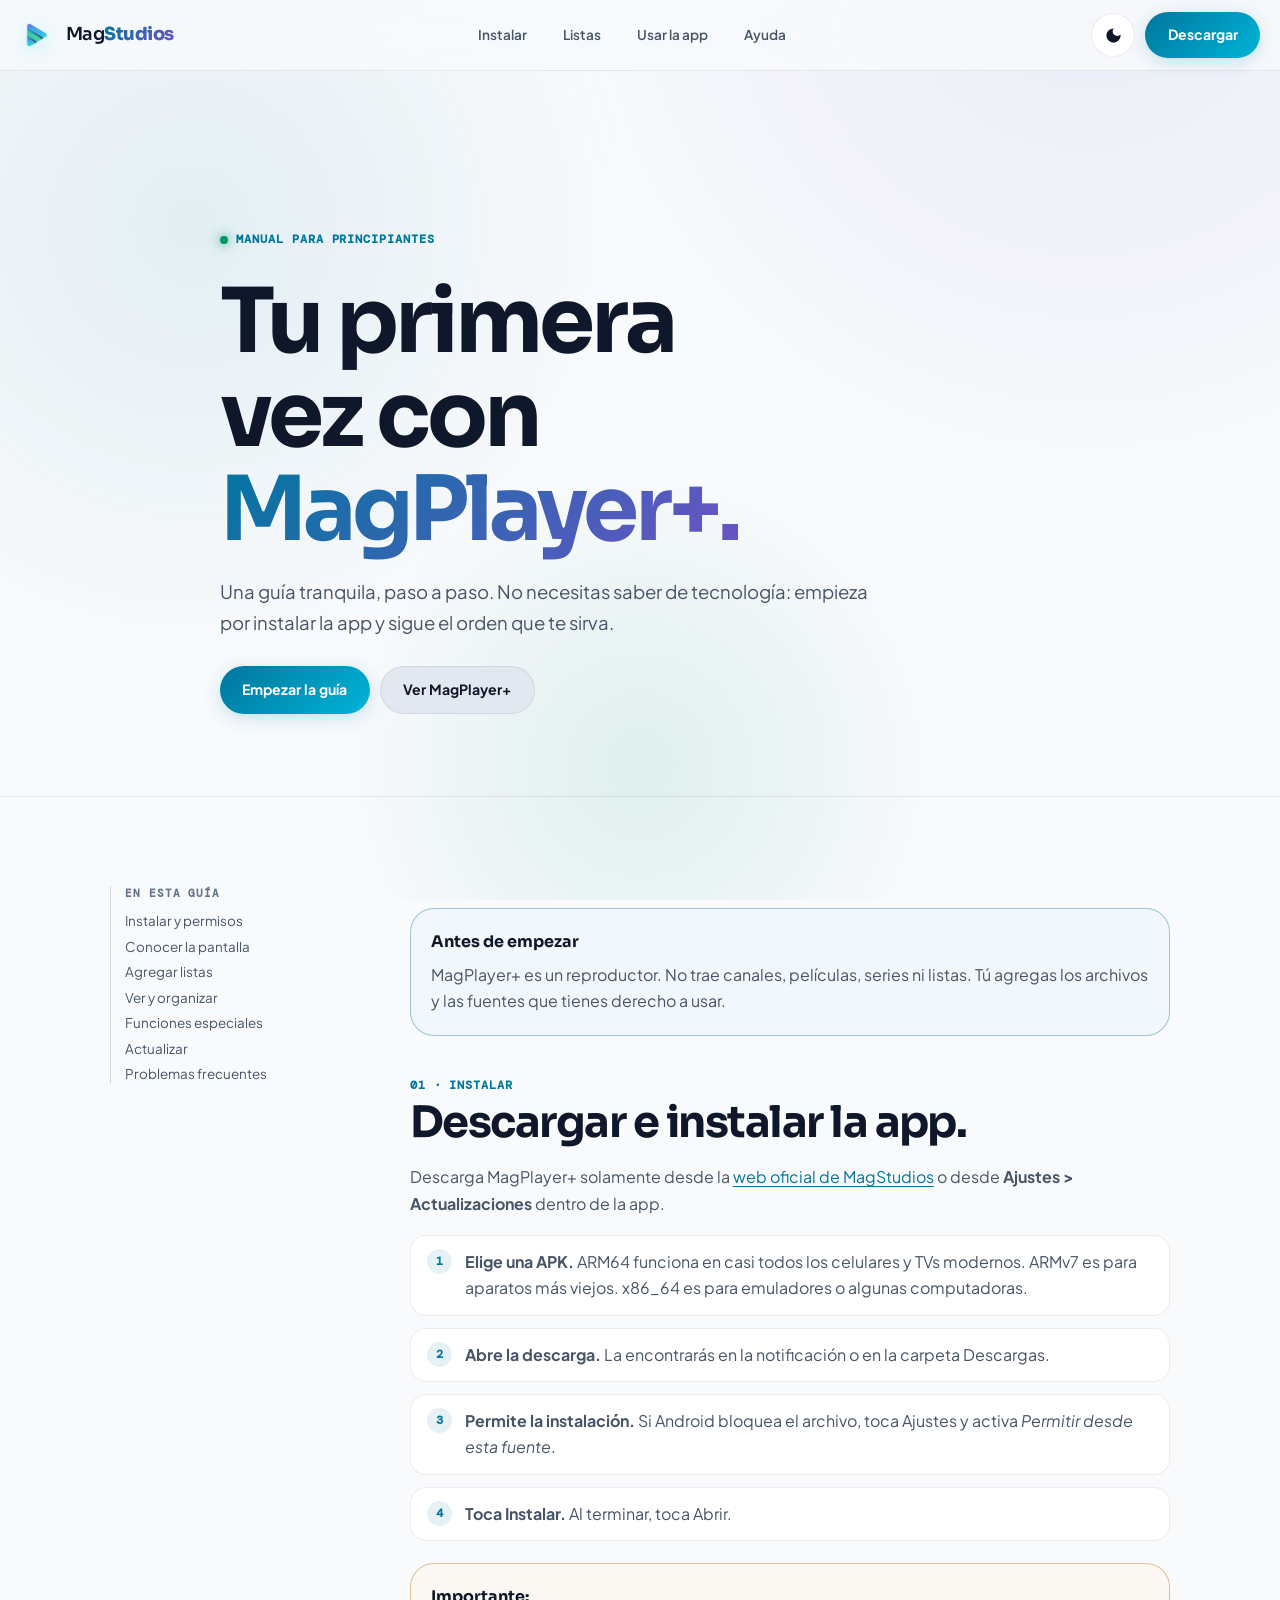
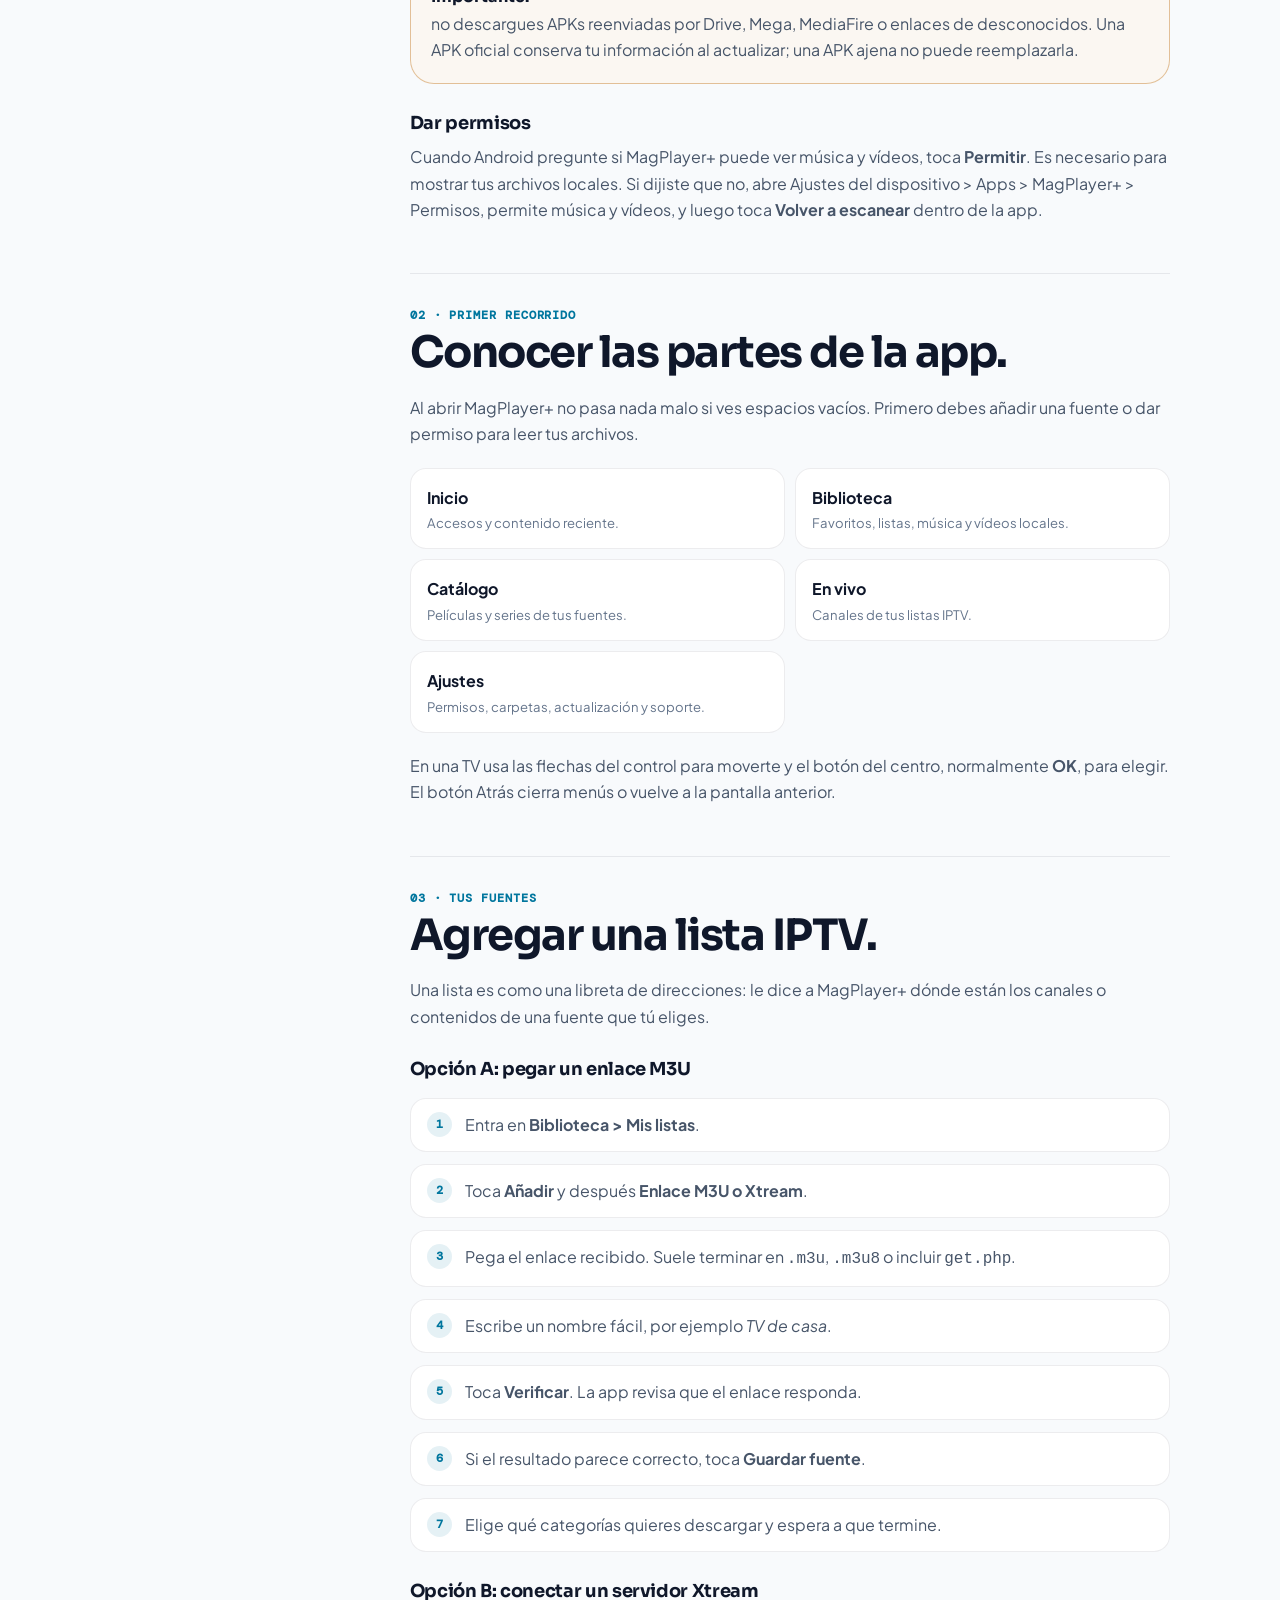
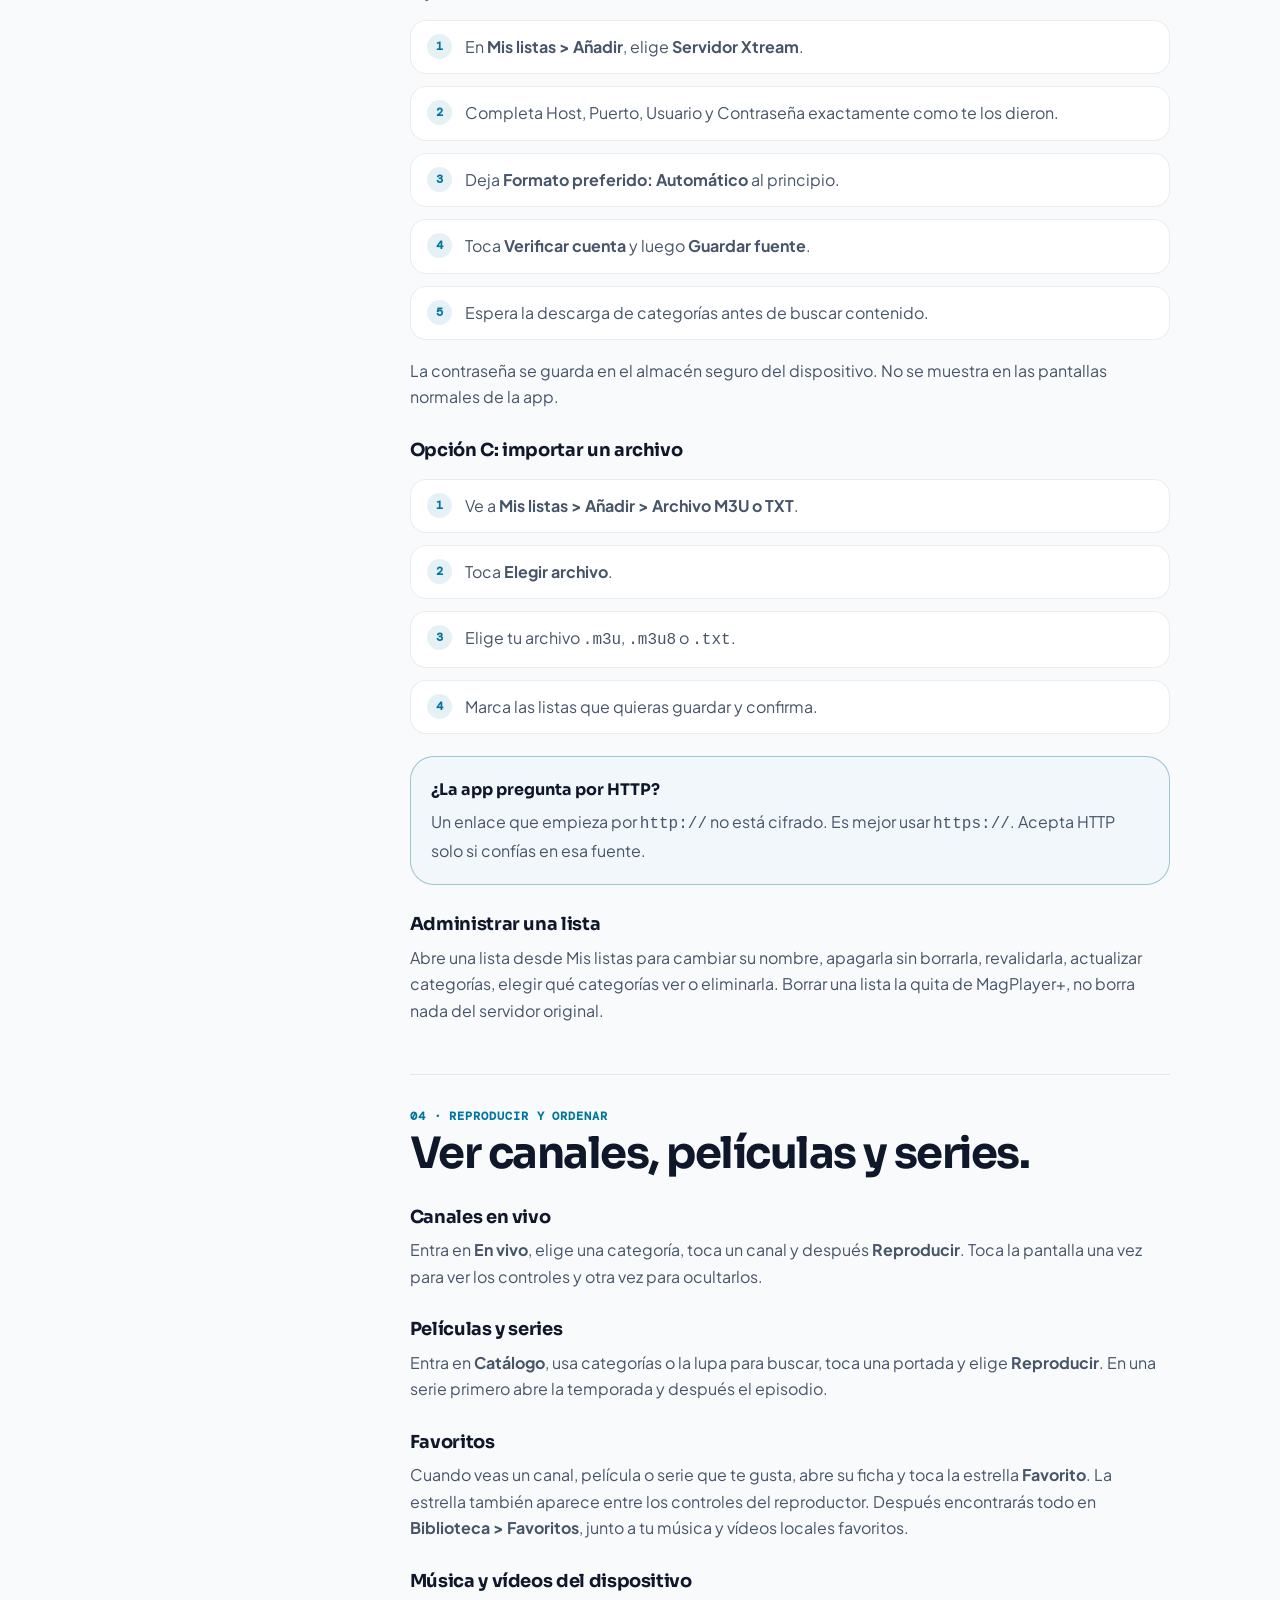
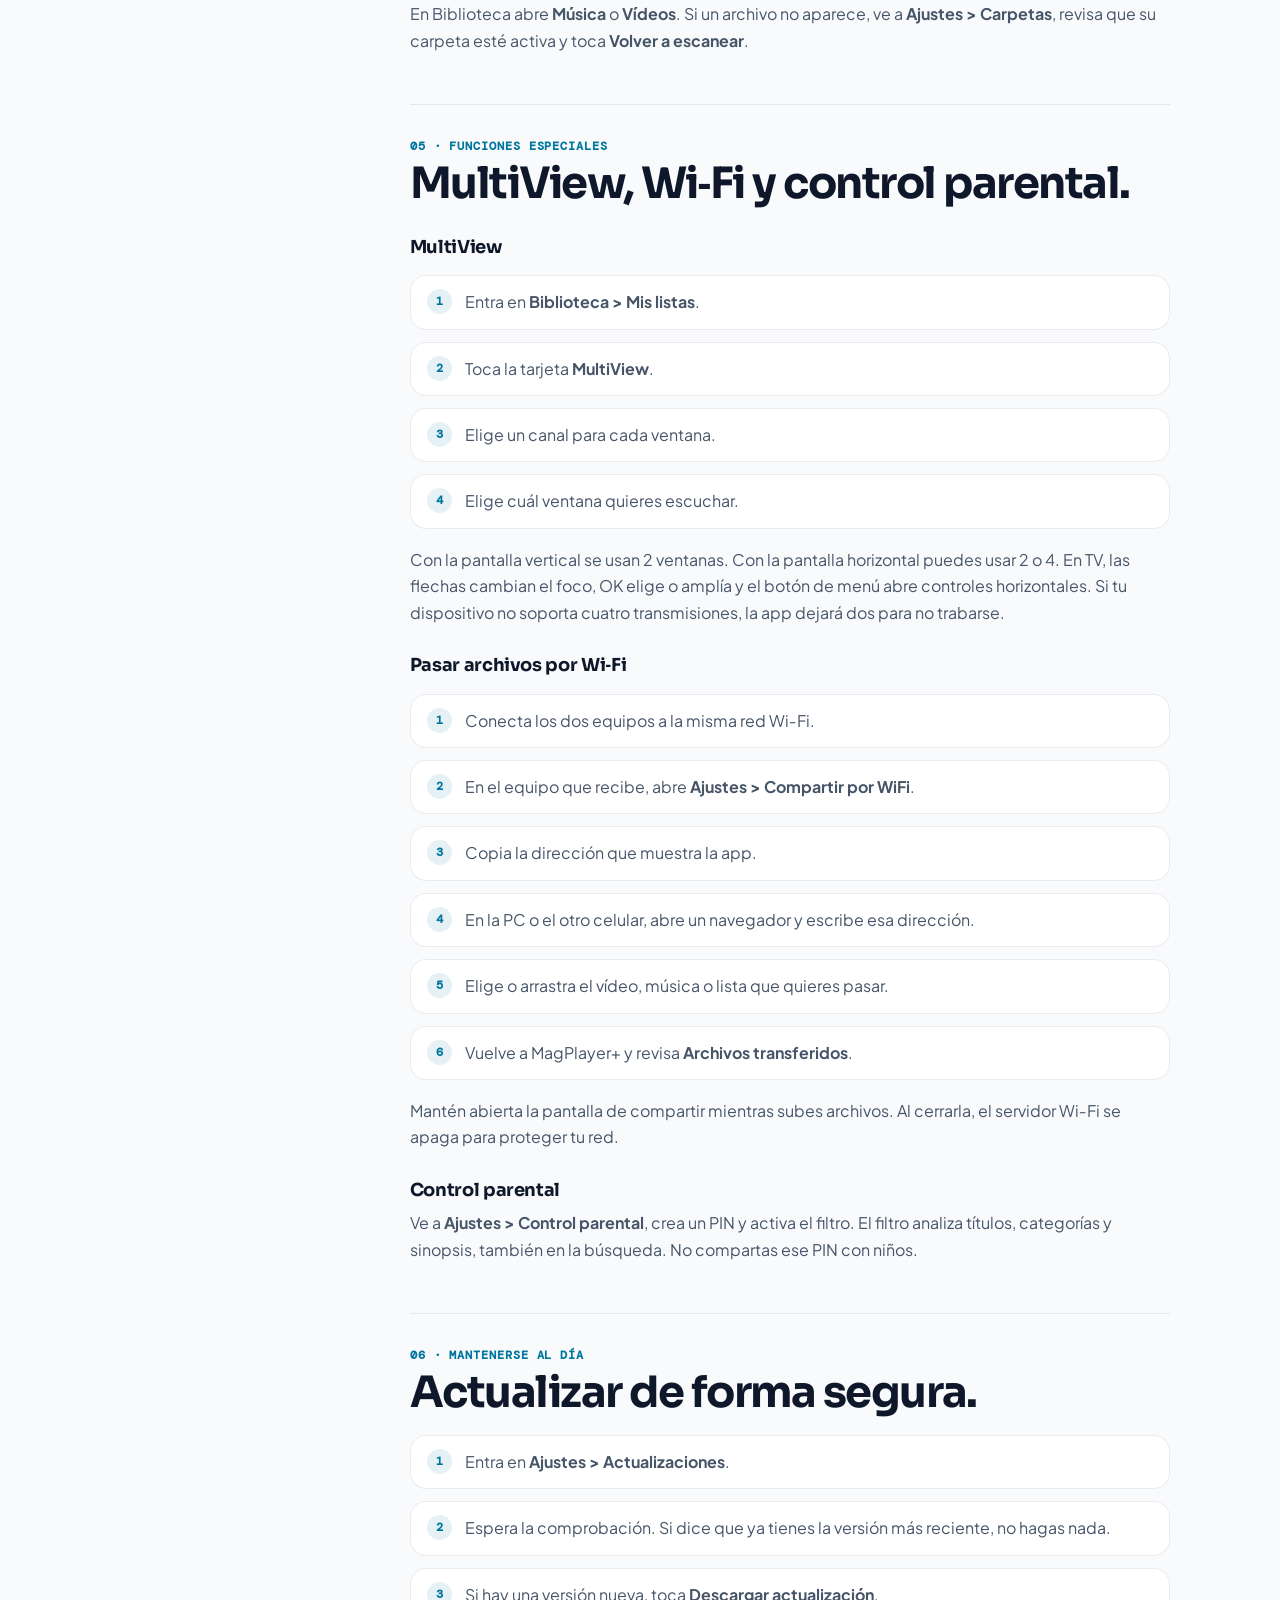
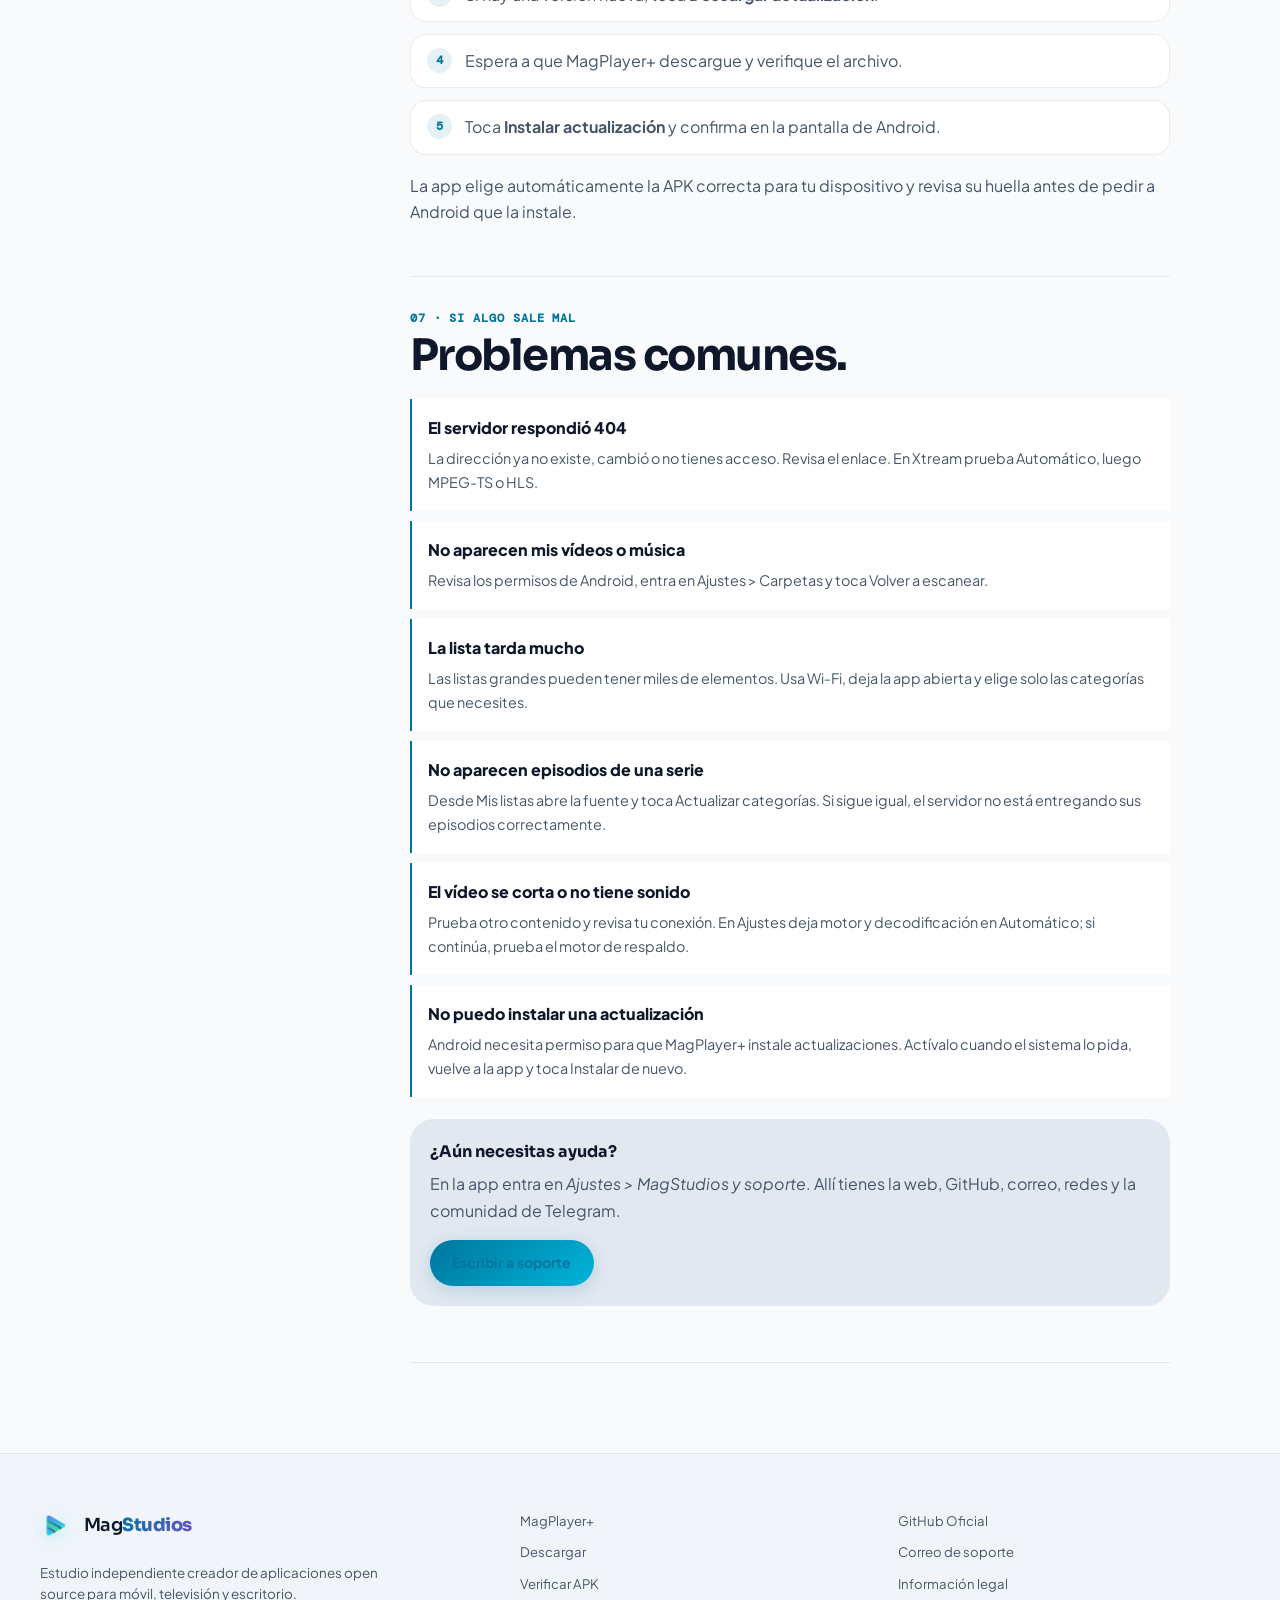
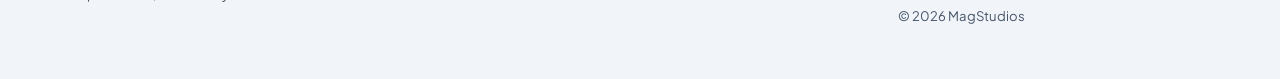
==== guia.html @ eab5d79f "docs: add MagPlayer user guide" ====
<!doctype html>
<html lang="es">
<head>
  <meta charset="utf-8" />
  <meta name="viewport" content="width=device-width, initial-scale=1" />
  <title>Guía fácil de MagPlayer+ · MagStudios</title>
  <meta name="description" content="Guía paso a paso de MagPlayer+ para instalar la app, dar permisos, añadir listas M3U o Xtream, usar favoritos, MultiView y actualizaciones." />
  <meta id="theme-color-meta" name="theme-color" content="#0a0e12" />
  <link rel="icon" type="image/png" href="assets/logo-square.png" />
  <script>
    (function () {
      try {
        var t = localStorage.getItem('magplayer-theme');
        if (!t) t = window.matchMedia('(prefers-color-scheme: light)').matches ? 'light' : 'dark';
        document.documentElement.dataset.theme = t;
      } catch (_) { document.documentElement.dataset.theme = 'dark'; }
    })();
  </script>
  <link rel="preconnect" href="https://fonts.googleapis.com" />
  <link rel="preconnect" href="https://fonts.gstatic.com" crossorigin />
  <link href="https://fonts.googleapis.com/css2?family=DM+Mono:wght@400;500&family=Plus+Jakarta+Sans:wght@400;500;600;700;800&family=Sora:wght@600;700;800&display=swap" rel="stylesheet" />
  <link rel="stylesheet" href="css/styles.css" />
</head>
<body>
  <a class="skip-link" href="#main-content">Saltar a la guía</a>
  <div class="ambient" aria-hidden="true"></div>
  <header class="topbar">
    <div class="topbar-inner">
      <a class="studio-brand" href="index.html" aria-label="Volver a MagStudios">
        <img class="studio-logo" src="assets/logo.png" alt="" width="559" height="447" />
        <span>Mag<strong>Studios</strong></span>
      </a>
      <nav class="nav-links" aria-label="Secciones de la guía">
        <a href="#instalar">Instalar</a><a href="#listas">Listas</a><a href="#usar">Usar la app</a><a href="#ayuda">Ayuda</a>
      </nav>
      <div class="nav-actions">
        <details class="mobile-menu">
          <summary aria-label="Abrir menú de navegación"><svg viewBox="0 0 24 24" aria-hidden="true"><path d="M4 7h16M4 12h16M4 17h16" /></svg></summary>
          <nav aria-label="Navegación móvil"><a href="#instalar">Instalar</a><a href="#listas">Listas</a><a href="#usar">Usar la app</a><a href="#ayuda">Ayuda</a><a href="magplayer.html">MagPlayer+</a></nav>
        </details>
        <button id="theme-toggle" class="theme-toggle" type="button" aria-label="Cambiar tema">
          <svg class="theme-icon theme-icon-dark" viewBox="0 0 24 24" aria-hidden="true"><path d="M12 3a9 9 0 1 0 9 9c0-.46-.04-.92-.1-1.36A5.5 5.5 0 0 1 12.36 3.1 9.2 9.2 0 0 0 12 3Z"/></svg>
          <svg class="theme-icon theme-icon-light" viewBox="0 0 24 24" aria-hidden="true"><path d="M12 7a5 5 0 1 0 0 10 5 5 0 0-10Zm0-5 1.8 2.6L17 3.5l-.3 3.2 3.2-.3-1.1 3 2.6 1.8-2.6 1.8 1.1 3-3.2-.3.3 3.2-3.2-1.1L12 22l-1.8-2.6-3.2 1.1.3-3.2-3.2.3 1.1-3L2.6 12l2.6-1.8-1.1-3 3.2.3L7 4.3l3.2 1.1L12 2Z"/></svg>
        </button>
        <a class="button button-primary top-download" href="index.html#descargar">Descargar</a>
      </div>
    </div>
  </header>

  <main id="main-content">
    <section class="guide-hero">
      <div class="page-shell">
        <p class="eyebrow"><span class="pulse"></span> Manual para principiantes</p>
        <h1>Tu primera vez con<br /><em>MagPlayer+.</em></h1>
        <p>Una guía tranquila, paso a paso. No necesitas saber de tecnología: empieza por instalar la app y sigue el orden que te sirva.</p>
        <div class="guide-hero-actions"><a class="button button-primary" href="#instalar">Empezar la guía</a><a class="button button-quiet" href="magplayer.html">Ver MagPlayer+</a></div>
      </div>
    </section>

    <section class="guide-page page-shell">
      <aside class="guide-toc" aria-label="Índice de la guía">
        <p>En esta guía</p>
        <a href="#instalar">Instalar y permisos</a>
        <a href="#empezar">Conocer la pantalla</a>
        <a href="#listas">Agregar listas</a>
        <a href="#usar">Ver y organizar</a>
        <a href="#herramientas">Funciones especiales</a>
        <a href="#actualizar">Actualizar</a>
        <a href="#ayuda">Problemas frecuentes</a>
      </aside>

      <article class="guide-article">
        <div class="guide-note">
          <strong>Antes de empezar</strong>
          <p>MagPlayer+ es un reproductor. No trae canales, películas, series ni listas. Tú agregas los archivos y las fuentes que tienes derecho a usar.</p>
        </div>

        <section id="instalar">
          <p class="guide-number">01 · INSTALAR</p>
          <h2>Descargar e instalar la app.</h2>
          <p>Descarga MagPlayer+ solamente desde la <a href="index.html#descargar">web oficial de MagStudios</a> o desde <strong>Ajustes &gt; Actualizaciones</strong> dentro de la app.</p>
          <ol class="guide-steps">
            <li><strong>Elige una APK.</strong> ARM64 funciona en casi todos los celulares y TVs modernos. ARMv7 es para aparatos más viejos. x86_64 es para emuladores o algunas computadoras.</li>
            <li><strong>Abre la descarga.</strong> La encontrarás en la notificación o en la carpeta Descargas.</li>
            <li><strong>Permite la instalación.</strong> Si Android bloquea el archivo, toca Ajustes y activa <em>Permitir desde esta fuente</em>.</li>
            <li><strong>Toca Instalar.</strong> Al terminar, toca Abrir.</li>
          </ol>
          <div class="guide-warning"><strong>Importante:</strong> no descargues APKs reenviadas por Drive, Mega, MediaFire o enlaces de desconocidos. Una APK oficial conserva tu información al actualizar; una APK ajena no puede reemplazarla.</div>
          <h3>Dar permisos</h3>
          <p>Cuando Android pregunte si MagPlayer+ puede ver música y vídeos, toca <strong>Permitir</strong>. Es necesario para mostrar tus archivos locales. Si dijiste que no, abre Ajustes del dispositivo &gt; Apps &gt; MagPlayer+ &gt; Permisos, permite música y vídeos, y luego toca <strong>Volver a escanear</strong> dentro de la app.</p>
        </section>

        <section id="empezar">
          <p class="guide-number">02 · PRIMER RECORRIDO</p>
          <h2>Conocer las partes de la app.</h2>
          <p>Al abrir MagPlayer+ no pasa nada malo si ves espacios vacíos. Primero debes añadir una fuente o dar permiso para leer tus archivos.</p>
          <div class="guide-cards">
            <div><strong>Inicio</strong><span>Accesos y contenido reciente.</span></div>
            <div><strong>Biblioteca</strong><span>Favoritos, listas, música y vídeos locales.</span></div>
            <div><strong>Catálogo</strong><span>Películas y series de tus fuentes.</span></div>
            <div><strong>En vivo</strong><span>Canales de tus listas IPTV.</span></div>
            <div><strong>Ajustes</strong><span>Permisos, carpetas, actualización y soporte.</span></div>
          </div>
          <p>En una TV usa las flechas del control para moverte y el botón del centro, normalmente <strong>OK</strong>, para elegir. El botón Atrás cierra menús o vuelve a la pantalla anterior.</p>
        </section>

        <section id="listas">
          <p class="guide-number">03 · TUS FUENTES</p>
          <h2>Agregar una lista IPTV.</h2>
          <p>Una lista es como una libreta de direcciones: le dice a MagPlayer+ dónde están los canales o contenidos de una fuente que tú eliges.</p>
          <h3>Opción A: pegar un enlace M3U</h3>
          <ol class="guide-steps">
            <li>Entra en <strong>Biblioteca &gt; Mis listas</strong>.</li>
            <li>Toca <strong>Añadir</strong> y después <strong>Enlace M3U o Xtream</strong>.</li>
            <li>Pega el enlace recibido. Suele terminar en <code>.m3u</code>, <code>.m3u8</code> o incluir <code>get.php</code>.</li>
            <li>Escribe un nombre fácil, por ejemplo <em>TV de casa</em>.</li>
            <li>Toca <strong>Verificar</strong>. La app revisa que el enlace responda.</li>
            <li>Si el resultado parece correcto, toca <strong>Guardar fuente</strong>.</li>
            <li>Elige qué categorías quieres descargar y espera a que termine.</li>
          </ol>
          <h3>Opción B: conectar un servidor Xtream</h3>
          <ol class="guide-steps">
            <li>En <strong>Mis listas &gt; Añadir</strong>, elige <strong>Servidor Xtream</strong>.</li>
            <li>Completa Host, Puerto, Usuario y Contraseña exactamente como te los dieron.</li>
            <li>Deja <strong>Formato preferido: Automático</strong> al principio.</li>
            <li>Toca <strong>Verificar cuenta</strong> y luego <strong>Guardar fuente</strong>.</li>
            <li>Espera la descarga de categorías antes de buscar contenido.</li>
          </ol>
          <p>La contraseña se guarda en el almacén seguro del dispositivo. No se muestra en las pantallas normales de la app.</p>
          <h3>Opción C: importar un archivo</h3>
          <ol class="guide-steps">
            <li>Ve a <strong>Mis listas &gt; Añadir &gt; Archivo M3U o TXT</strong>.</li>
            <li>Toca <strong>Elegir archivo</strong>.</li>
            <li>Elige tu archivo <code>.m3u</code>, <code>.m3u8</code> o <code>.txt</code>.</li>
            <li>Marca las listas que quieras guardar y confirma.</li>
          </ol>
          <div class="guide-note"><strong>¿La app pregunta por HTTP?</strong><p>Un enlace que empieza por <code>http://</code> no está cifrado. Es mejor usar <code>https://</code>. Acepta HTTP solo si confías en esa fuente.</p></div>
          <h3>Administrar una lista</h3>
          <p>Abre una lista desde Mis listas para cambiar su nombre, apagarla sin borrarla, revalidarla, actualizar categorías, elegir qué categorías ver o eliminarla. Borrar una lista la quita de MagPlayer+, no borra nada del servidor original.</p>
        </section>

        <section id="usar">
          <p class="guide-number">04 · REPRODUCIR Y ORDENAR</p>
          <h2>Ver canales, películas y series.</h2>
          <h3>Canales en vivo</h3>
          <p>Entra en <strong>En vivo</strong>, elige una categoría, toca un canal y después <strong>Reproducir</strong>. Toca la pantalla una vez para ver los controles y otra vez para ocultarlos.</p>
          <h3>Películas y series</h3>
          <p>Entra en <strong>Catálogo</strong>, usa categorías o la lupa para buscar, toca una portada y elige <strong>Reproducir</strong>. En una serie primero abre la temporada y después el episodio.</p>
          <h3>Favoritos</h3>
          <p>Cuando veas un canal, película o serie que te gusta, abre su ficha y toca la estrella <strong>Favorito</strong>. La estrella también aparece entre los controles del reproductor. Después encontrarás todo en <strong>Biblioteca &gt; Favoritos</strong>, junto a tu música y vídeos locales favoritos.</p>
          <h3>Música y vídeos del dispositivo</h3>
          <p>En Biblioteca abre <strong>Música</strong> o <strong>Vídeos</strong>. Si un archivo no aparece, ve a <strong>Ajustes &gt; Carpetas</strong>, revisa que su carpeta esté activa y toca <strong>Volver a escanear</strong>.</p>
        </section>

        <section id="herramientas">
          <p class="guide-number">05 · FUNCIONES ESPECIALES</p>
          <h2>MultiView, Wi‑Fi y control parental.</h2>
          <h3>MultiView</h3>
          <ol class="guide-steps">
            <li>Entra en <strong>Biblioteca &gt; Mis listas</strong>.</li>
            <li>Toca la tarjeta <strong>MultiView</strong>.</li>
            <li>Elige un canal para cada ventana.</li>
            <li>Elige cuál ventana quieres escuchar.</li>
          </ol>
          <p>Con la pantalla vertical se usan 2 ventanas. Con la pantalla horizontal puedes usar 2 o 4. En TV, las flechas cambian el foco, OK elige o amplía y el botón de menú abre controles horizontales. Si tu dispositivo no soporta cuatro transmisiones, la app dejará dos para no trabarse.</p>
          <h3>Pasar archivos por Wi‑Fi</h3>
          <ol class="guide-steps">
            <li>Conecta los dos equipos a la misma red Wi‑Fi.</li>
            <li>En el equipo que recibe, abre <strong>Ajustes &gt; Compartir por WiFi</strong>.</li>
            <li>Copia la dirección que muestra la app.</li>
            <li>En la PC o el otro celular, abre un navegador y escribe esa dirección.</li>
            <li>Elige o arrastra el vídeo, música o lista que quieres pasar.</li>
            <li>Vuelve a MagPlayer+ y revisa <strong>Archivos transferidos</strong>.</li>
          </ol>
          <p>Mantén abierta la pantalla de compartir mientras subes archivos. Al cerrarla, el servidor Wi‑Fi se apaga para proteger tu red.</p>
          <h3>Control parental</h3>
          <p>Ve a <strong>Ajustes &gt; Control parental</strong>, crea un PIN y activa el filtro. El filtro analiza títulos, categorías y sinopsis, también en la búsqueda. No compartas ese PIN con niños.</p>
        </section>

        <section id="actualizar">
          <p class="guide-number">06 · MANTENERSE AL DÍA</p>
          <h2>Actualizar de forma segura.</h2>
          <ol class="guide-steps">
            <li>Entra en <strong>Ajustes &gt; Actualizaciones</strong>.</li>
            <li>Espera la comprobación. Si dice que ya tienes la versión más reciente, no hagas nada.</li>
            <li>Si hay una versión nueva, toca <strong>Descargar actualización</strong>.</li>
            <li>Espera a que MagPlayer+ descargue y verifique el archivo.</li>
            <li>Toca <strong>Instalar actualización</strong> y confirma en la pantalla de Android.</li>
          </ol>
          <p>La app elige automáticamente la APK correcta para tu dispositivo y revisa su huella antes de pedir a Android que la instale.</p>
        </section>

        <section id="ayuda">
          <p class="guide-number">07 · SI ALGO SALE MAL</p>
          <h2>Problemas comunes.</h2>
          <dl class="guide-faq">
            <div><dt>El servidor respondió 404</dt><dd>La dirección ya no existe, cambió o no tienes acceso. Revisa el enlace. En Xtream prueba Automático, luego MPEG-TS o HLS.</dd></div>
            <div><dt>No aparecen mis vídeos o música</dt><dd>Revisa los permisos de Android, entra en Ajustes &gt; Carpetas y toca Volver a escanear.</dd></div>
            <div><dt>La lista tarda mucho</dt><dd>Las listas grandes pueden tener miles de elementos. Usa Wi‑Fi, deja la app abierta y elige solo las categorías que necesites.</dd></div>
            <div><dt>No aparecen episodios de una serie</dt><dd>Desde Mis listas abre la fuente y toca Actualizar categorías. Si sigue igual, el servidor no está entregando sus episodios correctamente.</dd></div>
            <div><dt>El vídeo se corta o no tiene sonido</dt><dd>Prueba otro contenido y revisa tu conexión. En Ajustes deja motor y decodificación en Automático; si continúa, prueba el motor de respaldo.</dd></div>
            <div><dt>No puedo instalar una actualización</dt><dd>Android necesita permiso para que MagPlayer+ instale actualizaciones. Actívalo cuando el sistema lo pida, vuelve a la app y toca Instalar de nuevo.</dd></div>
          </dl>
          <div class="guide-contact"><strong>¿Aún necesitas ayuda?</strong><p>En la app entra en <em>Ajustes &gt; MagStudios y soporte</em>. Allí tienes la web, GitHub, correo, redes y la comunidad de Telegram.</p><a class="button button-primary" href="mailto:soportemagstudiosoficial@gmail.com">Escribir a soporte</a></div>
        </section>
      </article>
    </section>
  </main>

  <footer class="footer"><div class="page-shell footer-grid"><div><a class="studio-brand footer-brand" href="index.html"><img class="studio-logo" src="assets/logo.png" alt="" width="559" height="447" /><span>Mag<strong>Studios</strong></span></a><p>Estudio independiente creador de aplicaciones open source para móvil, televisión y escritorio.</p></div><nav aria-label="MagPlayer+"><a href="magplayer.html">MagPlayer+</a><a href="index.html#descargar">Descargar</a><a href="index.html#verificar">Verificar APK</a></nav><nav aria-label="Información y contacto"><a href="https://github.com/MagStudios-repo" target="_blank" rel="noopener">GitHub Oficial</a><a href="mailto:soportemagstudiosoficial@gmail.com">Correo de soporte</a><a href="legal.html">Información legal</a><span>© <span id="year"></span> MagStudios</span></nav></div></footer>
  <div id="toast" class="toast" role="status"></div>
  <script src="js/main.js"></script>
</body>
</html>
---- css/styles.css ----
@import url('https://fonts.googleapis.com/css2?family=DM+Mono:wght@400;500&family=Plus+Jakarta+Sans:wght@400;500;600;700;800&family=Sora:wght@600;700;800&display=swap');

:root {
  color-scheme: dark;
  /* ── Material 3 Expressive Tonal Hierarchy (Dark Mode) ── */
  --surface: #080c10;
  --surface-soft: #0e141b;
  --surface-card: #131b24;
  --surface-high: #1a2532;
  --surface-highest: #233142;

  --ink: #f0f6fc;
  --soft: #94a3b8;
  --muted: #64748b;
  --line: rgba(255, 255, 255, 0.08);
  --line-strong: rgba(255, 255, 255, 0.16);

  /* ── Expressive Dynamic Color Accents ── */
  --primary: #00d2ff;
  --primary-ink: #00212e;
  --primary-soft: rgba(0, 210, 255, 0.12);
  --primary-glow: rgba(0, 210, 255, 0.28);

  --violet: #a78bfa;
  --violet-soft: rgba(167, 139, 250, 0.14);
  --violet-glow: rgba(167, 139, 250, 0.25);

  --success: #10b981;
  --success-soft: rgba(16, 185, 129, 0.14);

  --danger: #f43f5e;
  --danger-soft: rgba(244, 63, 94, 0.14);

  --warning: #fbbf24;
  --warning-soft: rgba(251, 191, 36, 0.14);

  --shadow-sm: 0 4px 12px rgba(0, 0, 0, 0.2);
  --shadow: 0 20px 48px -12px rgba(0, 0, 0, 0.45);
  --shadow-glow: 0 0 32px var(--primary-glow);

  /* ── M3 Expressive Shapes (Increased) ── */
  --radius-xs: 6px;
  --radius-s: 10px;
  --radius-m: 16px;
  --radius-l: 24px;
  --radius-xl: 32px;
  --radius-xl-inc: 40px;
  --radius-full: 9999px;

  --shell: 1200px;

  /* ── M3 Spring Motion Physics ── */
  --ease-effects: cubic-bezier(0.2, 0, 0, 1);
  --ease-spatial: cubic-bezier(0.34, 1.45, 0.64, 1);
  --ease-spring: cubic-bezier(0.16, 1, 0.3, 1);
}

[data-theme="light"] {
  color-scheme: light;
  --surface: #f8fafc;
  --surface-soft: #f1f5f9;
  --surface-card: #ffffff;
  --surface-high: #e2e8f0;
  --surface-highest: #cbd5e1;

  --ink: #0f172a;
  --soft: #475569;
  --muted: #64748b;
  --line: rgba(15, 23, 42, 0.08);
  --line-strong: rgba(15, 23, 42, 0.16);

  --primary: #00769e;
  --primary-ink: #ffffff;
  --primary-soft: rgba(0, 118, 158, 0.1);
  --primary-glow: rgba(0, 118, 158, 0.2);

  --violet: #6d52c7;
  --violet-soft: rgba(109, 82, 199, 0.1);
  --violet-glow: rgba(109, 82, 199, 0.2);

  --success: #059669;
  --success-soft: rgba(5, 150, 105, 0.12);

  --danger: #e11d48;
  --danger-soft: rgba(225, 29, 72, 0.1);

  --warning: #d97706;
  --warning-soft: rgba(217, 119, 6, 0.12);

  --shadow-sm: 0 4px 12px rgba(15, 23, 42, 0.05);
  --shadow: 0 20px 48px -12px rgba(15, 23, 42, 0.1);
}

* { box-sizing: border-box; }
html { scroll-behavior: smooth; scroll-padding-top: 86px; }
body {
  margin: 0;
  min-width: 320px;
  overflow-x: clip;
  background: var(--surface);
  color: var(--ink);
  font-family: 'Plus Jakarta Sans', -apple-system, BlinkMacSystemFont, 'Segoe UI', Roboto, sans-serif;
  font-size: 16px;
  line-height: 1.65;
  -webkit-font-smoothing: antialiased;
  -moz-osx-font-smoothing: grayscale;
}

a { color: inherit; }
img {
  display: block;
  max-width: 100%;
  height: auto;
}
button, input { font: inherit; }
a, button, summary, label { touch-action: manipulation; -webkit-tap-highlight-color: transparent; }
h1, h2, h3 { text-wrap: balance; font-family: 'Sora', sans-serif; letter-spacing: -0.035em; line-height: 1.1; }
p { text-wrap: pretty; }
section[id], main[id] { scroll-margin-top: 92px; }

.page-shell { width: min(var(--shell), calc(100% - 40px)); margin-inline: auto; }
.skip-link { position: fixed; top: 12px; left: 12px; z-index: 200; padding: 10px 18px; border-radius: var(--radius-full); background: var(--primary); color: var(--primary-ink); font-weight: 800; text-decoration: none; transform: translateY(-160%); transition: transform 180ms var(--ease-effects); }
.skip-link:focus { transform: translateY(0); }

/* ── Ambient Mesh Glow ── */
.ambient {
  position: fixed;
  inset: 0;
  z-index: -1;
  pointer-events: none;
  background:
    radial-gradient(900px circle at 85% -5%, var(--violet-soft), transparent 60%),
    radial-gradient(800px circle at 15% 25%, var(--primary-soft), transparent 55%),
    radial-gradient(600px circle at 50% 85%, var(--success-soft), transparent 50%);
  opacity: 0.85;
}

/* ── Topbar (Floating M3 Glass Island) ── */
.topbar {
  position: sticky;
  top: 0;
  z-index: 50;
  border-bottom: 1px solid var(--line);
  background: color-mix(in srgb, var(--surface) 80%, transparent);
  -webkit-backdrop-filter: blur(24px) saturate(180%);
  backdrop-filter: blur(24px) saturate(180%);
  padding-inline: env(safe-area-inset-left) env(safe-area-inset-right);
  transition: background 240ms var(--ease-effects), border-color 240ms var(--ease-effects);
}

.topbar-inner {
  width: min(1240px, calc(100% - 36px));
  min-height: 70px;
  margin-inline: auto;
  display: flex;
  align-items: center;
  gap: 24px;
}

.studio-brand {
  display: inline-flex;
  align-items: center;
  gap: 12px;
  color: var(--ink);
  text-decoration: none;
  font-family: "Sora", sans-serif;
  font-weight: 600;
  font-size: 1.125rem;
  letter-spacing: -0.03em;
  white-space: nowrap;
}

.studio-brand strong {
  background: linear-gradient(135deg, var(--primary), var(--violet));
  -webkit-background-clip: text;
  -webkit-text-fill-color: transparent;
  font-weight: 800;
}

.studio-logo {
  width: 34px;
  height: 34px;
  object-fit: contain;
  flex-shrink: 0;
  filter: drop-shadow(0 4px 10px rgba(0, 210, 255, 0.25));
  transition: transform 220ms var(--ease-spatial);
}

.studio-brand:hover .studio-logo {
  transform: scale(1.1) rotate(4deg);
}

.nav-links {
  display: flex;
  align-items: center;
  gap: 6px;
  margin-inline: auto;
}

.nav-links a {
  padding: 8px 15px;
  border-radius: var(--radius-full);
  color: var(--soft);
  font-size: 0.85rem;
  font-weight: 600;
  text-decoration: none;
  transition: all 180ms var(--ease-effects);
}

.nav-links a:hover {
  color: var(--ink);
  background: var(--surface-high);
  transform: translateY(-1px);
}

.nav-actions {
  display: flex;
  align-items: center;
  gap: 10px;
}

.mobile-menu {
  position: relative;
  display: none;
}

.mobile-menu summary {
  width: 44px;
  height: 44px;
  display: grid;
  place-items: center;
  border: 1px solid var(--line);
  border-radius: var(--radius-full);
  background: var(--surface-card);
  color: var(--ink);
  cursor: pointer;
  list-style: none;
  transition: all 220ms var(--ease-spatial);
}

.mobile-menu summary::-webkit-details-marker { display: none; }
.mobile-menu summary::marker { content: ""; }
.mobile-menu summary svg { width: 22px; height: 22px; fill: none; stroke: currentColor; stroke-width: 2; stroke-linecap: round; }
.mobile-menu[open] summary { border-radius: var(--radius-m); background: var(--primary-soft); }

.mobile-menu nav {
  position: absolute;
  top: calc(100% + 12px);
  right: -8px;
  z-index: 100;
  width: min(300px, calc(100vw - 32px));
  padding: 10px;
  display: grid;
  gap: 6px;
  border: 1px solid var(--line-strong);
  border-radius: var(--radius-l);
  background: color-mix(in srgb, var(--surface-card) 94%, transparent);
  -webkit-backdrop-filter: blur(20px);
  backdrop-filter: blur(20px);
  box-shadow: var(--shadow);
}

.mobile-menu nav a {
  min-height: 44px;
  padding: 10px 14px;
  display: flex;
  align-items: center;
  border-radius: var(--radius-m);
  color: var(--soft);
  font-size: 0.9rem;
  font-weight: 700;
  text-decoration: none;
  transition: all 160ms var(--ease-effects);
}

.mobile-menu nav a:hover {
  color: var(--ink);
  background: var(--surface-high);
}

/* ── Theme Morphing Toggle (M3 Expressive) ── */
.theme-toggle {
  width: 44px;
  height: 44px;
  display: grid;
  place-items: center;
  border: 1px solid var(--line);
  border-radius: var(--radius-full);
  background: var(--surface-card);
  color: var(--ink);
  cursor: pointer;
  transition: transform 220ms var(--ease-spatial), border-radius 220ms var(--ease-spatial), background 180ms var(--ease-effects);
}

.theme-toggle:hover {
  background: var(--surface-high);
  transform: scale(1.06);
}

.theme-toggle:active {
  border-radius: var(--radius-s);
  transform: scale(0.92);
}

.theme-icon { width: 19px; height: 19px; fill: currentColor; }
[data-theme="dark"] .theme-icon-dark, [data-theme="light"] .theme-icon-light { display: none; }

/* ── Buttons (M3 Tactile Physics) ── */
.button {
  min-height: 46px;
  padding: 0.7rem 1.4rem;
  display: inline-flex;
  align-items: center;
  justify-content: center;
  gap: 0.55rem;
  border: 0;
  border-radius: var(--radius-full);
  font-family: inherit;
  font-size: 0.88rem;
  font-weight: 700;
  text-decoration: none;
  text-align: center;
  cursor: pointer;
  transition: transform 220ms var(--ease-spatial), border-radius 220ms var(--ease-spatial), background 180ms var(--ease-effects), box-shadow 180ms var(--ease-effects);
}

.button:hover {
  transform: translateY(-2px);
}

.button:active {
  transform: scale(0.96) translateY(0);
  border-radius: var(--radius-m);
}

.button-primary {
  color: var(--primary-ink);
  background: linear-gradient(135deg, var(--primary), #00b4d8);
  box-shadow: 0 4px 18px var(--primary-glow);
}

.button-primary:hover {
  box-shadow: 0 8px 24px rgba(0, 210, 255, 0.45);
}

.button-quiet {
  color: var(--ink);
  background: var(--surface-high);
  border: 1px solid var(--line);
}

.button-quiet:hover {
  background: var(--surface-highest);
  border-color: var(--line-strong);
}

.button-large {
  min-height: 52px;
  padding-inline: 1.85rem;
  font-size: 0.95rem;
}

.button-linux {
  border: 1px solid var(--line);
  background: var(--surface-high);
  color: var(--muted);
  cursor: not-allowed;
  opacity: 0.72;
}

.button-linux img {
  width: 20px;
  height: 20px;
  object-fit: contain;
  filter: grayscale(1) opacity(0.72);
}

.button-linux span {
  padding: 2px 7px;
  border-radius: var(--radius-full);
  background: var(--surface-highest);
  color: var(--soft);
  font: 700 0.62rem "DM Mono", monospace;
  letter-spacing: 0.03em;
  text-transform: uppercase;
}

.button-linux:disabled:hover,
.button-linux:disabled:active {
  transform: none;
  border-radius: var(--radius-full);
  box-shadow: none;
}

/* ── Hero Section (Flagship Startup) ── */
.studio-hero {
  min-height: 640px;
  padding-block: clamp(64px, 8vw, 110px) 72px;
  display: grid;
  grid-template-columns: minmax(0, 1.1fr) minmax(0, 0.9fr);
  align-items: center;
  gap: clamp(40px, 6vw, 84px);
}

.hero-copy { max-width: 600px; }

.eyebrow {
  margin: 0 0 16px;
  display: inline-flex;
  align-items: center;
  gap: 8px;
  color: var(--primary);
  font: 700 0.75rem/1.2 "DM Mono", monospace;
  letter-spacing: 0.08em;
  text-transform: uppercase;
}

.eyebrow.danger { color: var(--danger); }

.pulse {
  width: 8px;
  height: 8px;
  border-radius: 50%;
  background: var(--tertiary, var(--success));
  box-shadow: 0 0 12px var(--success);
  animation: beacon-pulse 2s infinite;
}

@keyframes beacon-pulse {
  0%, 100% { transform: scale(1); opacity: 1; }
  50% { transform: scale(1.3); opacity: 0.65; }
}

h1, h2, h3, p { margin-top: 0; }
h1 {
  margin-bottom: 22px;
  font-size: clamp(2.8rem, 5.5vw, 5.2rem);
  font-weight: 700;
  letter-spacing: -0.045em;
  line-height: 1.05;
}

h1 em {
  background: linear-gradient(135deg, var(--primary) 0%, var(--violet) 100%);
  -webkit-background-clip: text;
  -webkit-text-fill-color: transparent;
  font-style: normal;
}

.hero-lead {
  max-width: 580px;
  margin-bottom: 32px;
  color: var(--soft);
  font-size: clamp(1.05rem, 1.5vw, 1.2rem);
  line-height: 1.65;
}

.hero-lead strong { color: var(--ink); }
.hero-actions, .product-actions {
  display: flex;
  flex-wrap: wrap;
  align-items: center;
  gap: 12px;
}
.hero-actions .button, .product-actions .button {
  flex: 0 0 auto;
}

/* ── Studio Manifesto Card (Bento Spotlight) ── */
.studio-manifesto {
  position: relative;
  min-height: 380px;
  padding: 36px;
  overflow: hidden;
  display: flex;
  flex-direction: column;
  justify-content: flex-end;
  border: 1px solid var(--line-strong);
  border-radius: var(--radius-xl-inc);
  background: linear-gradient(145deg, color-mix(in srgb, var(--violet) 14%, var(--surface-card)), var(--surface-card) 60%);
  box-shadow: var(--shadow);
  transition: transform 300ms var(--ease-spring), border-color 300ms var(--ease-spring);
}

.studio-manifesto:hover {
  transform: translateY(-4px);
  border-color: color-mix(in srgb, var(--violet) 40%, var(--line));
}

.manifesto-logo {
  position: absolute;
  top: 16px;
  right: 16px;
  width: min(55%, 200px);
  height: auto;
  opacity: 0.14;
  object-fit: contain;
  filter: drop-shadow(0 12px 24px var(--violet-glow));
  pointer-events: none;
  transition: transform 600ms var(--ease-spring);
}

.studio-manifesto:hover .manifesto-logo {
  transform: scale(1.06) rotate(-3deg);
}

.studio-manifesto p {
  margin: 0 0 10px;
  color: var(--primary);
  font: 700 0.8rem "DM Mono";
  letter-spacing: 0.08em;
  text-transform: uppercase;
}

.studio-manifesto > strong {
  position: relative;
  z-index: 1;
  font: 700 clamp(1.8rem, 2.8vw, 2.4rem)/1.2 "Sora", sans-serif;
  letter-spacing: -0.035em;
}

.studio-manifesto > span {
  margin-top: 32px;
  color: var(--muted);
  font: 500 0.72rem "DM Mono";
  letter-spacing: 0.08em;
  text-transform: uppercase;
}

.studio-manifesto > span b { color: var(--primary); }


/* ── Principles / Architecture Bar ── */
.principles {
  margin-bottom: 36px;
  display: grid;
  grid-template-columns: repeat(3, 1fr);
  gap: 16px;
}

.principles article {
  min-height: 120px;
  padding: 22px 24px;
  display: flex;
  gap: 16px;
  align-items: flex-start;
  border: 1px solid var(--line);
  border-radius: var(--radius-l);
  background: var(--surface-card);
  transition: all 220ms var(--ease-spatial);
}

.principles article:hover {
  background: var(--surface-high);
  border-color: var(--line-strong);
  transform: translateY(-2px);
}

.principles article > span {
  width: 36px;
  height: 36px;
  flex: 0 0 36px;
  display: grid;
  place-items: center;
  border-radius: var(--radius-m);
  color: var(--primary);
  background: var(--primary-soft);
  font: 700 0.75rem "DM Mono";
}

.principles strong, .principles small { display: block; }
.principles strong { margin-bottom: 4px; font-size: 0.95rem; font-weight: 700; }
.principles small { color: var(--soft); font-size: 0.82rem; line-height: 1.5; }

/* ── Section Structure ── */
.section { padding-block: clamp(64px, 8vw, 110px); }
.section-heading { max-width: 760px; margin-bottom: clamp(32px, 5vw, 54px); }
.section-heading h2, .verify-layout h2 { margin-bottom: 16px; font-size: clamp(2.2rem, 4.5vw, 3.8rem); font-weight: 700; letter-spacing: -0.04em; }
.section-heading > p:last-child, .verify-layout > div > p { color: var(--soft); font-size: 1.05rem; line-height: 1.65; }
.centered-heading { max-width: 800px; margin-inline: auto; text-align: center; }

/* ── Featured Product Card (Bento Spotlight) ── */
.featured-product {
  display: grid;
  grid-template-columns: minmax(0, 0.85fr) minmax(0, 1.15fr);
  gap: clamp(32px, 5vw, 64px);
  align-items: center;
  background: var(--surface-card);
  border: 1px solid var(--line);
  border-radius: var(--radius-xl-inc);
  padding: clamp(28px, 4vw, 52px);
  box-shadow: var(--shadow);
  position: relative;
}

.product-visual {
  position: relative;
  max-width: 310px;
  width: 100%;
  margin: 0 auto;
  padding: 10px;
  border: 2px solid var(--line-strong);
  border-radius: 36px;
  background: var(--surface-high);
  box-shadow: 0 20px 48px -10px rgba(0, 0, 0, 0.5);
  transition: transform 300ms var(--ease-spring);
}

.product-visual:hover {
  transform: translateY(-4px);
  border-color: var(--primary);
}

.visual-toolbar {
  height: 28px;
  padding-inline: 8px;
  margin-bottom: 6px;
  display: flex;
  align-items: center;
  gap: 6px;
}

.visual-toolbar span { width: 8px; height: 8px; border-radius: 50%; background: var(--muted); }
.visual-toolbar span:nth-child(1) { background: var(--danger); }
.visual-toolbar span:nth-child(2) { background: var(--warning); }
.visual-toolbar span:nth-child(3) { background: var(--success); }
.visual-toolbar b { margin-left: auto; color: var(--soft); font: 700 0.65rem "DM Mono"; letter-spacing: 0.04em; }

.product-visual > img {
  width: 100%;
  height: auto;
  aspect-ratio: 576 / 1280;
  object-fit: cover;
  border-radius: 26px;
  border: 1px solid var(--line);
}

.visual-float {
  position: absolute;
  right: -24px;
  bottom: 28px;
  width: 155px;
  padding: 6px;
  border: 1px solid var(--line-strong);
  border-radius: 20px;
  background: color-mix(in srgb, var(--surface-card) 94%, transparent);
  -webkit-backdrop-filter: blur(16px);
  backdrop-filter: blur(16px);
  box-shadow: var(--shadow);
  transition: transform 240ms var(--ease-spatial);
}

.visual-float:hover {
  transform: translateY(-4px);
}

.visual-float img {
  width: 100%;
  height: auto;
  aspect-ratio: 576 / 1280;
  object-fit: cover;
  border-radius: 14px;
}

.visual-float span {
  display: block;
  padding: 6px 4px 2px;
  color: var(--primary);
  font: 700 0.65rem "DM Mono";
  text-align: center;
}

.product-copy { padding-top: 4px; }
.product-title-row { display: flex; align-items: center; gap: 16px; margin-bottom: 20px; }
.app-icon { width: 56px; height: 56px; object-fit: contain; flex-shrink: 0; filter: drop-shadow(0 6px 14px rgba(0, 210, 255, 0.22)); }
.product-title-row h3 { margin: 4px 0 0; font-size: clamp(2.2rem, 4.5vw, 3.8rem); font-weight: 800; letter-spacing: -0.04em; }

/* ── Status Pills & Badges (M3 Expressive) ── */
.status {
  min-height: 30px;
  padding: 5px 12px;
  display: inline-flex;
  align-items: center;
  gap: 7px;
  border-radius: var(--radius-full);
  font: 700 0.68rem "DM Mono";
  letter-spacing: 0.05em;
  text-transform: uppercase;
}

.status i {
  width: 6px;
  height: 6px;
  border-radius: 50%;
  background: currentColor;
  box-shadow: 0 0 8px currentColor;
}

.status.available { color: var(--success); background: var(--success-soft); }
.status.retired { color: var(--danger); background: var(--danger-soft); }
.status.building { color: var(--primary); background: var(--primary-soft); }
.status.concept { color: var(--violet); background: var(--violet-soft); }

.product-intro { color: var(--soft); font-size: 1.05rem; line-height: 1.65; }

.feature-list {
  margin: 24px 0;
  padding: 8px;
  display: grid;
  grid-template-columns: repeat(2, 1fr);
  gap: 8px;
  list-style: none;
  border: 1px solid var(--line);
  border-radius: var(--radius-l);
  background: var(--surface-soft);
}

.feature-list li {
  min-height: 104px;
  padding: 16px;
  border-radius: var(--radius-m);
  background: var(--surface-card);
  transition: all 180ms var(--ease-effects);
}

.feature-list li:hover {
  background: var(--surface-high);
  transform: translateY(-1px);
}

.feature-list b, .feature-list span { display: block; }
.feature-list b { margin-bottom: 4px; font-size: 0.88rem; font-weight: 700; color: var(--ink); }
.feature-list span { color: var(--soft); font-size: 0.78rem; line-height: 1.5; }

.release-meta {
  margin: 20px 0;
  min-height: 46px;
  padding: 10px 16px;
  display: flex;
  align-items: center;
  flex-wrap: wrap;
  gap: 8px 14px;
  border: 1px solid var(--line);
  border-radius: var(--radius-m);
  background: var(--surface-soft);
  color: var(--soft);
  font: 500 0.72rem "DM Mono";
}

.release-meta strong { color: var(--primary); font-weight: 700; }
.download-counter {
  min-height: 46px;
  margin: -8px 0 20px;
  padding: 10px 16px;
  display: grid;
  grid-template-columns: minmax(0, 1fr) auto;
  align-items: center;
  gap: 2px 16px;
  border-left: 2px solid var(--primary);
  background: color-mix(in srgb, var(--primary-soft) 48%, var(--surface-soft));
  color: var(--soft);
}

.download-counter-label,
.download-counter-context {
  font: 500 0.7rem "DM Mono";
  letter-spacing: 0.01em;
}

.download-counter-value {
  grid-row: span 2;
  grid-column: 2;
  color: var(--ink);
  font: 800 clamp(1rem, 2vw, 1.35rem) "Sora";
  font-variant-numeric: tabular-nums;
}

.download-counter-context { color: var(--muted); }
.download-counter[aria-busy="true"] .download-counter-value {
  min-width: 7ch;
  border-radius: var(--radius-xs);
  color: transparent;
  background: linear-gradient(90deg, var(--surface-high), var(--surface-highest), var(--surface-high));
  background-size: 200% 100%;
  animation: download-counter-loading 1.4s ease-in-out infinite;
}

@keyframes download-counter-loading {
  to { background-position: -200% 0; }
}

@media (prefers-reduced-motion: reduce) {
  .download-counter[aria-busy="true"] .download-counter-value { animation: none; }
}

@media (max-width: 480px) {
  .download-counter { gap: 3px 10px; padding: 10px 12px; }
  .download-counter-label, .download-counter-context { font-size: 0.65rem; }
}
.content-disclaimer { margin: 16px 0 0; color: var(--muted); font-size: 0.75rem; line-height: 1.5; }

/* ── Retired Apps Section (Archivo del Estudio) ── */
.retired-section {
  background: color-mix(in srgb, var(--danger-soft) 28%, var(--surface));
  border-block: 1px solid color-mix(in srgb, var(--danger) 18%, var(--line));
}

.retired-heading h2 { max-width: 860px; }
.retired-grid { display: grid; grid-template-columns: repeat(2, 1fr); gap: 16px; }

.retired-card {
  min-height: 170px;
  padding: 26px;
  display: grid;
  grid-template-columns: auto 1fr;
  align-items: start;
  gap: 20px;
  border: 1px solid color-mix(in srgb, var(--danger) 24%, var(--line));
  border-radius: var(--radius-xl);
  background: color-mix(in srgb, var(--surface-card) 92%, var(--danger));
}

.retired-card h3 { margin: 8px 0 6px; font-size: 1.6rem; font-weight: 700; }
.retired-card p { margin: 0; color: var(--soft); font-size: 0.88rem; line-height: 1.55; }

.retired-icon {
  width: 58px;
  height: 58px;
  display: grid;
  place-items: center;
  border-radius: var(--radius-l);
  background: var(--danger-soft);
  color: var(--danger);
  font: 800 0.95rem "DM Mono";
}

.security-notice {
  margin-top: 16px;
  padding: 28px;
  border: 1px solid color-mix(in srgb, var(--danger) 26%, var(--line));
  border-radius: var(--radius-xl);
  background: var(--surface-card);
}

.security-notice > strong { display: block; margin-bottom: 8px; font: 700 1.25rem "Sora"; }
.security-notice p { margin-bottom: 8px; color: var(--soft); font-size: 0.88rem; line-height: 1.6; }
.security-notice b { color: var(--ink); }
.security-notice span {
  display: inline-flex;
  min-height: 34px;
  align-items: center;
  margin-top: 8px;
  padding: 6px 14px;
  border-radius: var(--radius-full);
  color: var(--primary);
  background: var(--primary-soft);
  font-size: 0.78rem;
  font-weight: 800;
}

/* ── Structured Download Stack ── */
.download-stack {
  margin: 20px 0 12px;
  display: flex;
  flex-direction: column;
  gap: 10px;
  width: 100%;
}

.apk-download-grid {
  display: grid;
  grid-template-columns: repeat(3, 1fr);
  gap: 10px;
  width: 100%;
}

.apk-download-grid .button {
  width: 100%;
  padding: 0.68rem 0.6rem;
  font-size: 0.84rem;
  white-space: nowrap;
  gap: 0.45rem;
}

.apk-download-grid .button small {
  font-size: 0.72rem;
  opacity: 0.9;
  font-weight: 500;
}

.button-linux-full {
  width: 100%;
  min-height: 48px;
  display: flex;
  align-items: center;
  justify-content: center;
  gap: 10px;
  border: 1px solid var(--line);
  border-radius: var(--radius-full);
  background: var(--surface-card);
  color: var(--soft);
  font-size: 0.86rem;
  font-weight: 700;
  cursor: not-allowed;
  opacity: 0.78;
  transition: all 180ms var(--ease-effects);
}

.button-linux-full img {
  width: 20px;
  height: 20px;
  object-fit: contain;
  filter: grayscale(1) opacity(0.7);
}

.button-linux-full .badge-tag {
  margin-left: 6px;
  padding: 2px 8px;
  border-radius: var(--radius-full);
  background: var(--surface-highest);
  color: var(--muted);
  font: 700 0.65rem "DM Mono";
  text-transform: uppercase;
}

.secondary-actions-grid {
  display: grid;
  grid-template-columns: repeat(2, 1fr);
  gap: 10px;
  width: 100%;
}

.secondary-actions-grid .button {
  width: 100%;
  font-size: 0.86rem;
}

.detail-intro .secondary-actions-grid { grid-template-columns: repeat(3, 1fr); }

@media (max-width: 680px) {
  .apk-download-grid {
    grid-template-columns: 1fr;
  }
  .secondary-actions-grid {
    grid-template-columns: 1fr;
  }
}

/* ── Vertical Timeline Roadmap ── */
.timeline-container {
  position: relative;
  max-width: 960px;
  margin: 40px auto 24px;
  padding-left: 36px;
  display: flex;
  flex-direction: column;
  gap: 36px;
}

.timeline-container::before {
  content: "";
  position: absolute;
  left: 17px;
  top: 14px;
  bottom: 24px;
  width: 2px;
  background: linear-gradient(180deg, var(--primary) 0%, var(--violet) 65%, var(--line) 100%);
  box-shadow: 0 0 12px var(--primary-glow);
}

.timeline-item {
  position: relative;
  display: flex;
  align-items: flex-start;
  gap: 20px;
}

.timeline-marker {
  position: absolute;
  left: -36px;
  top: 6px;
  width: 36px;
  height: 36px;
  display: grid;
  place-items: center;
  background: var(--surface);
  border-radius: 50%;
  z-index: 2;
}

.timeline-dot {
  width: 28px;
  height: 28px;
  border-radius: 50%;
  background: var(--surface-card);
  border: 2px solid var(--primary);
  box-shadow: 0 0 16px var(--primary-glow);
  display: grid;
  place-items: center;
  transition: transform 220ms var(--ease-spatial), border-color 220ms var(--ease-spatial);
}

.timeline-item.is-active .timeline-dot {
  background: var(--primary);
  border-color: #ffffff;
  animation: pulse-ring 2.4s cubic-bezier(0.24, 0, 0.38, 1) infinite;
}

@keyframes pulse-ring {
  0% { box-shadow: 0 0 0 0 var(--primary-glow); }
  70% { box-shadow: 0 0 0 12px rgba(0, 210, 255, 0); }
  100% { box-shadow: 0 0 0 0 rgba(0, 210, 255, 0); }
}

.timeline-dot svg {
  width: 14px;
  height: 14px;
  fill: var(--primary-ink);
}

.timeline-item:not(.is-active) .timeline-dot {
  border-color: var(--line-strong);
  background: var(--surface-high);
}

.timeline-item:not(.is-active) .timeline-dot svg {
  fill: var(--soft);
  stroke: var(--soft);
}

.timeline-card {
  width: 100%;
  padding: clamp(24px, 3.5vw, 36px);
  border: 1px solid var(--line);
  border-radius: var(--radius-xl);
  background: var(--surface-card);
  box-shadow: var(--shadow-sm);
  transition: transform 240ms var(--ease-spatial), border-color 240ms var(--ease-spatial), box-shadow 240ms var(--ease-spatial);
}

.timeline-item:hover .timeline-card {
  transform: translateX(4px);
  border-color: var(--line-strong);
  box-shadow: var(--shadow);
}

.timeline-item.is-active .timeline-card {
  border-color: color-mix(in srgb, var(--primary) 38%, var(--line));
  background: linear-gradient(145deg, var(--surface-card), color-mix(in srgb, var(--primary) 6%, var(--surface-card)));
  box-shadow: 0 12px 36px -10px var(--primary-glow);
}

.timeline-header {
  display: flex;
  align-items: center;
  justify-content: space-between;
  flex-wrap: wrap;
  gap: 10px;
  margin-bottom: 12px;
}

.timeline-version-tag {
  font: 700 0.72rem "DM Mono";
  color: var(--muted);
  text-transform: uppercase;
  letter-spacing: 0.06em;
}

.timeline-card h3 {
  margin: 4px 0 10px;
  font-size: clamp(1.4rem, 2.5vw, 1.85rem);
  font-weight: 800;
  letter-spacing: -0.03em;
}

.timeline-lead {
  margin: 0 0 18px;
  color: var(--soft);
  font-size: 0.95rem;
  line-height: 1.65;
}

.timeline-features-grid {
  display: grid;
  grid-template-columns: repeat(auto-fit, minmax(260px, 1fr));
  gap: 8px 12px;
  margin-top: 16px;
  padding-top: 16px;
  border-top: 1px solid var(--line);
}

.timeline-feature-item {
  display: flex;
  align-items: center;
  gap: 8px;
  font-size: 0.83rem;
  color: var(--soft);
}

.timeline-feature-item svg {
  flex-shrink: 0;
  color: var(--success);
}

.timeline-feature-item.in-progress svg {
  color: var(--primary);
}

.timeline-feature-item.planned svg {
  color: var(--violet);
}

.timeline-feature-item strong {
  color: var(--ink);
  font-weight: 600;
}

.open-promise {
  margin-top: 24px;
  padding: 32px 36px;
  display: grid;
  grid-template-columns: auto 1fr;
  align-items: center;
  gap: 32px;
  border-radius: var(--radius-xl);
  background: linear-gradient(135deg, var(--primary), #00b4d8);
  color: var(--primary-ink);
  box-shadow: 0 10px 30px var(--primary-glow);
}

.open-promise span { font: 700 0.78rem "DM Mono"; text-transform: uppercase; letter-spacing: 0.06em; }
.open-promise strong { font: 700 clamp(1.4rem, 2.5vw, 2.2rem)/1.2 "Sora", sans-serif; letter-spacing: -0.035em; text-align: left; }

/* ── APK Verification Section ── */
.verify-section { background: var(--surface-soft); border-block: 1px solid var(--line); }
.verify-layout { display: grid; grid-template-columns: repeat(2, minmax(0, 1fr)); gap: clamp(32px, 5vw, 64px); align-items: start; }

.official-hash {
  margin-top: 24px;
  padding: 16px;
  display: grid;
  grid-template-columns: 1fr auto;
  gap: 8px;
  border: 1px solid var(--line);
  border-radius: var(--radius-m);
  background: var(--surface-card);
}

.official-hash span { color: var(--muted); font: 700 0.7rem "DM Mono"; text-transform: uppercase; }
.official-hash code { grid-column: 1 / -1; color: var(--primary); font: 500 0.72rem/1.6 "DM Mono"; overflow-wrap: anywhere; }
.copy-button { grid-row: 1; grid-column: 2; border: 0; background: transparent; color: var(--primary); font-size: 0.78rem; font-weight: 800; cursor: pointer; padding: 2px 6px; border-radius: var(--radius-xs); }
.copy-button:hover { background: var(--primary-soft); }

.dropzone {
  min-height: 240px;
  padding: 28px;
  display: flex;
  flex-direction: column;
  align-items: center;
  justify-content: center;
  border: 2px dashed var(--line-strong);
  border-radius: var(--radius-xl);
  background: var(--surface-card);
  text-align: center;
  cursor: pointer;
  transition: all 220ms var(--ease-spatial);
}

.dropzone:hover, .dropzone.is-dragging {
  border-color: var(--primary);
  background: color-mix(in srgb, var(--primary) 8%, var(--surface-card));
  transform: translateY(-3px);
  box-shadow: 0 12px 32px var(--primary-glow);
}

.drop-icon {
  width: 58px;
  height: 58px;
  margin-bottom: 14px;
  display: grid;
  place-items: center;
  border-radius: var(--radius-l);
  color: var(--primary-ink);
  background: var(--primary);
  font: 700 1.25rem "DM Mono";
  transition: transform 220ms var(--ease-spatial);
}

.dropzone:hover .drop-icon, .dropzone.is-dragging .drop-icon { transform: scale(1.1); }
.dropzone strong { font-family: "Sora"; font-size: 1.05rem; }
.dropzone small { margin-top: 6px; color: var(--soft); font-size: 0.82rem; }

.verify-result { margin-top: 14px; }
.result-card { padding: 18px; border: 1px solid var(--line); border-radius: var(--radius-m); background: var(--surface-card); }
.result-card.ok { border-color: var(--success); }
.result-card.bad { border-color: var(--danger); }
.result-card h3 { margin: 6px 0; font-size: 1.15rem; }
.result-card p { margin-bottom: 8px; color: var(--soft); font-size: 0.85rem; }
.file-name { color: var(--muted); font: 700 0.7rem "DM Mono"; }
.computed-hash { color: var(--soft); font: 500 0.68rem/1.5 "DM Mono"; overflow-wrap: anywhere; }

/* ── Guía de uso ── */
.guide-hero { padding: clamp(76px, 12vw, 156px) 0 clamp(46px, 7vw, 82px); border-bottom: 1px solid var(--line); }
.guide-hero > div { max-width: 840px; }
.guide-hero h1 { max-width: 760px; margin: 12px 0 20px; font-size: clamp(2.8rem, 7vw, 5.6rem); }
.guide-hero h1 em { color: var(--primary); font-style: normal; }
.guide-hero p:not(.eyebrow) { max-width: 650px; color: var(--soft); font-size: clamp(1rem, 2vw, 1.16rem); }
.guide-hero-actions { display: flex; flex-wrap: wrap; gap: 10px; margin-top: 28px; }
.guide-page { display: grid; grid-template-columns: 210px minmax(0, 760px); justify-content: center; gap: clamp(36px, 7vw, 90px); padding-block: clamp(42px, 7vw, 92px); }
.guide-toc { position: sticky; top: 92px; align-self: start; display: grid; gap: 8px; padding-left: 14px; border-left: 1px solid var(--line-strong); }
.guide-toc p { margin: 0 0 4px; color: var(--muted); font: 700 0.69rem "DM Mono"; letter-spacing: .08em; text-transform: uppercase; }
.guide-toc a { color: var(--soft); font-size: .84rem; line-height: 1.3; text-decoration: none; }
.guide-toc a:hover, .guide-toc a:focus-visible { color: var(--primary); }
.guide-article { min-width: 0; }
.guide-article section { padding-block: 34px; border-bottom: 1px solid var(--line); }
.guide-article section:first-of-type { padding-top: 20px; }
.guide-article h2 { margin: 6px 0 18px; font-size: clamp(1.8rem, 4vw, 2.7rem); }
.guide-article h3 { margin: 30px 0 10px; font-size: 1.12rem; letter-spacing: -.02em; }
.guide-article p { color: var(--soft); }
.guide-article a { color: var(--primary); text-underline-offset: 3px; }
.guide-number { margin: 0; color: var(--primary) !important; font: 700 .72rem "DM Mono"; letter-spacing: .08em; }
.guide-steps { display: grid; gap: 12px; margin: 18px 0; padding: 0; counter-reset: guide-step; list-style: none; }
.guide-steps li { position: relative; padding: 13px 16px 13px 54px; border: 1px solid var(--line); border-radius: var(--radius-m); background: color-mix(in srgb, var(--surface-card) 92%, transparent); color: var(--soft); }
.guide-steps li::before { counter-increment: guide-step; content: counter(guide-step); position: absolute; top: 13px; left: 16px; display: grid; width: 25px; height: 25px; place-items: center; border-radius: 50%; background: var(--primary-soft); color: var(--primary); font: 700 .72rem "DM Mono"; }
.guide-note, .guide-warning, .guide-contact { margin: 22px 0; padding: 20px; border-radius: var(--radius-l); }
.guide-note { border: 1px solid color-mix(in srgb, var(--primary) 30%, var(--line)); background: color-mix(in srgb, var(--primary-soft) 42%, var(--surface-card)); }
.guide-warning { border: 1px solid color-mix(in srgb, var(--warning) 34%, var(--line)); background: color-mix(in srgb, var(--warning-soft) 38%, var(--surface-card)); color: var(--soft); }
.guide-note strong, .guide-warning strong, .guide-contact strong { display: block; color: var(--ink); font-family: "Sora", sans-serif; }
.guide-note p, .guide-contact p { margin: 6px 0 0; }
.guide-cards { display: grid; grid-template-columns: repeat(2, minmax(0, 1fr)); gap: 10px; margin: 20px 0; }
.guide-cards div { display: grid; gap: 3px; padding: 16px; border: 1px solid var(--line); border-radius: var(--radius-m); background: var(--surface-card); }
.guide-cards strong { color: var(--ink); }
.guide-cards span { color: var(--muted); font-size: .82rem; line-height: 1.4; }
.guide-faq { display: grid; gap: 10px; margin: 20px 0; }
.guide-faq div { padding: 16px; border-left: 2px solid var(--primary); background: var(--surface-card); }
.guide-faq dt { color: var(--ink); font-weight: 800; }
.guide-faq dd { margin: 6px 0 0; color: var(--soft); font-size: .9rem; }
.guide-contact { background: var(--surface-high); }
.guide-contact .button { margin-top: 16px; }

@media (max-width: 800px) {
  .guide-page { display: block; padding-top: 34px; }
  .guide-toc { position: static; grid-template-columns: repeat(2, minmax(0, 1fr)); margin-bottom: 26px; }
  .guide-toc p { grid-column: 1 / -1; }
}

@media (max-width: 520px) {
  .guide-hero { padding-top: 58px; }
  .guide-toc { grid-template-columns: 1fr; }
  .guide-cards { grid-template-columns: 1fr; }
  .guide-steps li { padding-left: 50px; }
}


/* ── Support Block (Patreon & Donations) ── */
.support-section { border-block: 1px solid var(--line); background: var(--surface-soft); }
.support-grid { display: grid; grid-template-columns: repeat(2, minmax(0, 1fr)); gap: 18px; align-items: stretch; }
.support-copy, .support-panel { padding: 36px; border: 1px solid var(--line); border-radius: var(--radius-xl-inc); background: var(--surface-card); }
.support-copy { display: flex; flex-direction: column; align-items: flex-start; }
.support-logo { width: 64px; height: auto; margin-bottom: 18px; display: flex; align-items: center; }
.support-logo img { width: 64px; height: auto; object-fit: contain; filter: drop-shadow(0 6px 14px rgba(0, 210, 255, 0.25)); }
.support-copy h3, .support-panel h3 { margin: 16px 0 10px; font-size: clamp(1.5rem, 3vw, 2.2rem); font-weight: 700; }
.support-copy p, .support-panel p { color: var(--soft); font-size: 0.92rem; line-height: 1.6; }
.support-contact-actions { width: 100%; margin-top: 20px; display: grid; grid-template-columns: repeat(2, minmax(0, 1fr)); gap: 10px; }

.support-kicker { color: var(--primary); font: 700 0.75rem "DM Mono"; letter-spacing: 0.08em; text-transform: uppercase; }
.support-option .button { width: 100%; margin-top: 20px; }
.support-divider { margin: 24px 0; display: flex; align-items: center; gap: 12px; color: var(--muted); font: 700 0.68rem "DM Mono"; letter-spacing: 0.08em; text-transform: uppercase; }
.support-divider::before, .support-divider::after { content: ""; height: 1px; flex: 1; background: var(--line); }
.support-once { display: grid; grid-template-columns: repeat(2, minmax(0, 1fr)); gap: 12px; }
.support-once > * { width: 100%; min-height: 46px; }

.cafecito-button {
  display: flex;
  align-items: center;
  justify-content: center;
  background: transparent;
  text-decoration: none;
  transition: transform 220ms var(--ease-spatial), filter 160ms var(--ease-effects);
}

.cafecito-button:hover { transform: translateY(-2px); }
.cafecito-button:hover img { filter: brightness(1.08); }
.cafecito-button:active { transform: scale(0.96); }
.cafecito-button img { width: auto; max-width: 100%; height: 42px; object-fit: contain; }

/* ── MagPlayer+ Product Details Specifics (magplayer.html) ── */
.product-detail-hero { min-height: 620px; padding-block: clamp(64px, 8vw, 110px); display: grid; grid-template-columns: repeat(2, minmax(0, 1fr)); align-items: center; gap: clamp(40px, 6vw, 84px); }
.detail-identity { min-height: 400px; display: flex; flex-direction: column; align-items: center; justify-content: center; gap: 24px; }
.detail-app-icon { width: min(340px, 80%); height: auto; object-fit: contain; filter: drop-shadow(0 24px 34px rgba(0, 210, 255, 0.28)); }
.detail-intro > p:not(.eyebrow) { max-width: 620px; margin-bottom: 28px; color: var(--soft); font-size: 1.1rem; line-height: 1.65; }
.detail-intro h1 { font-size: clamp(2.8rem, 5.5vw, 5rem); }
.detail-version { margin-top: 20px; display: flex; flex-wrap: wrap; gap: 8px 14px; color: var(--muted); font: 700 0.72rem "DM Mono"; text-transform: uppercase; }
.detail-version strong { color: var(--primary); }

.detail-section { padding-top: 36px; }
.capability-grid { display: grid; grid-template-columns: repeat(2, minmax(0, 1fr)); gap: 16px; }
.capability-grid article { min-height: 240px; padding: 26px; display: flex; flex-direction: column; border: 1px solid var(--line); border-radius: var(--radius-xl); background: var(--surface-card); transition: all 220ms var(--ease-spatial); }
.capability-grid article:hover { transform: translateY(-3px); border-color: var(--line-strong); background: var(--surface-high); }
.capability-grid article > span { width: 38px; height: 38px; margin-bottom: auto; display: grid; place-items: center; border-radius: var(--radius-full); color: var(--primary); background: var(--primary-soft); font: 700 0.72rem "DM Mono"; }
.capability-grid h3 { margin: 24px 0 10px; font-size: 1.45rem; font-weight: 700; }
.capability-grid p { margin: 0; color: var(--soft); font-size: 0.9rem; line-height: 1.55; }

.platform-section { border-block: 1px solid var(--line); background: var(--surface-soft); }
.platform-grid { display: grid; grid-template-columns: repeat(3, minmax(0, 1fr)); gap: 16px; }
.platform-grid article { min-height: 280px; padding: 28px; display: flex; flex-direction: column; align-items: center; justify-content: center; border: 1px solid var(--line); border-radius: var(--radius-xl); background: var(--surface-card); text-align: center; transition: all 220ms var(--ease-spatial); }
.platform-grid article:hover { transform: translateY(-3px); border-color: var(--line-strong); }
.platform-symbol { width: 76px; height: 76px; display: grid; place-items: center; overflow: hidden; border-radius: var(--radius-l); background: var(--surface-high); }
.platform-symbol img { width: 56px; height: 56px; object-fit: contain; }
.platform-symbol.android { background: #dff8e7; }
.platform-symbol.android-tv { background: var(--violet-soft); }
.platform-symbol.android-tv img { width: 44px; height: 44px; filter: invert(1); }
.platform-symbol.debian { background: color-mix(in srgb, #a80030 18%, var(--surface-high)); }
.platform-symbol.debian img { width: 58px; height: 58px; }
.platform-grid h3 { margin: 20px 0 8px; font-size: 1.55rem; font-weight: 700; }
.platform-grid p { margin: 0; color: var(--soft); font-size: 0.88rem; line-height: 1.55; }

.gallery-group + .gallery-group { margin-top: clamp(64px, 8vw, 96px); }
.gallery-heading { margin-bottom: 24px; display: grid; grid-template-columns: minmax(0, 1fr) minmax(260px, 420px); align-items: end; gap: 24px; }
.gallery-heading .eyebrow { margin-bottom: 8px; }
.gallery-heading h3 { margin: 0; font-size: clamp(1.7rem, 3vw, 2.5rem); }
.gallery-heading > p { margin: 0; color: var(--soft); font-size: 0.9rem; line-height: 1.6; }

.desktop-gallery { display: grid; grid-template-columns: repeat(2, minmax(0, 1fr)); gap: 24px 18px; }
.desktop-gallery figure, .mobile-gallery figure { margin: 0; min-width: 0; }
.desktop-gallery .is-featured { grid-column: 1 / -1; }
.desktop-shot { padding: 6px; overflow: hidden; border: 1px solid var(--line-strong); border-radius: var(--radius-l); background: var(--surface-high); box-shadow: var(--shadow-sm); transition: transform 220ms var(--ease-spatial), border-color 220ms var(--ease-effects); }
.desktop-shot:hover { transform: translateY(-4px); border-color: color-mix(in srgb, var(--primary) 48%, var(--line)); }
.desktop-shot img { width: 100%; aspect-ratio: 1908 / 991; object-fit: cover; border-radius: calc(var(--radius-l) - 7px); }

.mobile-gallery { display: grid; grid-template-columns: repeat(4, minmax(0, 1fr)); gap: 24px 14px; align-items: start; }
.phone-shot { padding: 6px; overflow: hidden; border: 1.5px solid var(--line-strong); border-radius: 26px; background: var(--surface-high); box-shadow: var(--shadow-sm); transition: transform 220ms var(--ease-spatial); }
.phone-shot:hover { transform: translateY(-4px); }
.phone-shot img { width: 100%; height: auto; aspect-ratio: 576 / 1280; object-fit: cover; border-radius: 20px; }
.desktop-gallery figcaption, .mobile-gallery figcaption { padding: 10px 4px 0; color: var(--soft); font-size: 0.78rem; font-weight: 700; text-align: center; }

/* ── Detail CTA Banner ── */
.detail-cta {
  margin-block: clamp(48px, 6vw, 90px);
  padding: clamp(32px, 5vw, 56px);
  display: flex;
  align-items: center;
  justify-content: space-between;
  gap: 32px;
  border-radius: var(--radius-xl-inc);
  border: 1px solid var(--line-strong);
  background: linear-gradient(135deg, color-mix(in srgb, var(--primary) 12%, var(--surface-card)), var(--surface-card));
  box-shadow: var(--shadow);
}

.detail-cta > img {
  width: 72px;
  height: 72px;
  object-fit: contain;
  flex-shrink: 0;
  filter: drop-shadow(0 8px 18px rgba(0, 210, 255, 0.3));
}

.detail-cta > div {
  flex: 1;
}

.detail-cta h2 {
  margin: 4px 0 8px;
  font-size: clamp(1.8rem, 3.5vw, 2.6rem);
  font-weight: 700;
}

.detail-cta p:not(.eyebrow) {
  margin: 0;
  color: var(--soft);
  font-size: 0.95rem;
}

.detail-cta .button {
  flex-shrink: 0;
}

/* ── Footer (M3 Tonal Elevated) ── */
.footer { padding-block: 56px; border-top: 1px solid var(--line); background: var(--surface-soft); }
.footer-grid { display: grid; grid-template-columns: 1.3fr 1fr 1fr; gap: 36px; align-items: start; }
.footer-brand { margin-bottom: 8px; }
.footer-brand .studio-logo { width: 32px; height: 32px; object-fit: contain; }
.footer p { max-width: 360px; margin: 12px 0 0; color: var(--soft); font-size: 0.84rem; line-height: 1.6; }
.footer nav { display: flex; flex-direction: column; gap: 10px; }
.footer nav a, .footer nav span { color: var(--soft); font-size: 0.82rem; text-decoration: none; transition: color 160ms var(--ease-effects); }
.footer nav a:hover { color: var(--primary); }

/* ── Toast ── */
.toast {
  position: fixed;
  left: 50%;
  bottom: 28px;
  z-index: 100;
  min-height: 46px;
  padding: 10px 20px;
  display: flex;
  align-items: center;
  border-radius: var(--radius-full);
  background: var(--ink);
  color: var(--surface);
  font-size: 0.82rem;
  font-weight: 800;
  opacity: 0;
  transform: translate(-50%, 20px);
  pointer-events: none;
  box-shadow: 0 12px 36px rgba(0, 0, 0, 0.4);
  transition: opacity 160ms var(--ease-effects), transform 220ms var(--ease-spatial);
}
.toast.show { opacity: 1; transform: translate(-50%, 0); }
:focus-visible { outline: 3px solid var(--primary); outline-offset: 3px; }

/* ── Responsive Adaptations ── */
@media (max-width: 1024px) {
  .studio-hero { grid-template-columns: 1fr; min-height: auto; gap: 48px; }
  .featured-product { grid-template-columns: 1fr; }
  .product-visual { margin-bottom: 44px; }
  .future-grid { grid-template-columns: 1fr; }
  .future-card { min-height: 340px; }
  .product-detail-hero { grid-template-columns: 1fr; }
  .detail-identity { min-height: 300px; }
  .mobile-gallery { grid-template-columns: repeat(4, minmax(0, 1fr)); }
}

@media (max-width: 900px) {
  .topbar-inner { min-height: 66px; }
  .nav-links { display: none; }
  .nav-actions { margin-left: auto; }
  .mobile-menu { display: block; }
  .top-download { display: none; }
}

@media (max-width: 768px) {
  .page-shell { width: min(100% - 32px, var(--shell)); }
  .section { padding-block: 56px; }
  .studio-hero { padding-block: 48px 56px; }
  .studio-manifesto { min-height: 300px; padding: 28px; border-radius: var(--radius-xl); }
  .principles { grid-template-columns: 1fr; }
  .feature-list { grid-template-columns: 1fr; }
  .retired-grid, .verify-layout, .support-grid { grid-template-columns: 1fr; }
  .open-promise { grid-template-columns: 1fr; gap: 16px; }
  .footer-grid { grid-template-columns: 1fr 1fr; }
  .footer-grid > div { grid-column: 1 / -1; }
  .capability-grid { grid-template-columns: 1fr; }
  .platform-grid { grid-template-columns: 1fr; }
  .gallery-heading { grid-template-columns: 1fr; align-items: start; gap: 10px; }
  .desktop-gallery { grid-template-columns: 1fr; }
  .desktop-gallery .is-featured { grid-column: auto; }
  .mobile-gallery { grid-template-columns: repeat(3, minmax(0, 1fr)); }
  .hero-actions, .product-actions {
    flex-direction: column;
    align-items: stretch;
    gap: 10px;
    width: 100%;
  }
  .hero-actions .button, .product-actions .button {
    width: 100%;
    min-height: 48px;
    height: auto;
    flex: none;
  }
  .detail-cta { flex-direction: column; align-items: flex-start; text-align: left; }
  .detail-cta .button { width: 100%; min-height: 48px; }
}

@media (max-width: 480px) {
  .topbar-inner { width: calc(100% - 20px); }
  .studio-brand { font-size: 0.95rem; }
  .studio-logo { width: 30px; height: 30px; }
  .theme-toggle, .mobile-menu summary { width: 42px; height: 42px; }
  h1 { font-size: clamp(2.3rem, 11vw, 2.75rem); }
  .visual-float { width: 68%; bottom: -30px; }
  .product-title-row { align-items: flex-start; }
  .app-icon { width: 52px; height: 52px; }
  .retired-card { grid-template-columns: 1fr; }
  .future-card { min-height: 360px; padding: 22px; }
  .future-symbol { width: 64px; height: 64px; }
  .future-symbol svg { width: 32px; height: 32px; }
  .footer-grid { grid-template-columns: 1fr; }
  .capability-grid article { min-height: auto; padding: 22px; }
  .mobile-gallery { grid-template-columns: repeat(2, minmax(0, 1fr)); gap: 18px 10px; }
  .support-copy, .support-panel { padding: 24px; }
  .support-once { grid-template-columns: 1fr; }
  .support-contact-actions { grid-template-columns: 1fr; }
  .detail-cta { padding: 24px; }
}

.button-paypal {
  min-height: 46px;
  padding: 0.65rem 1.35rem;
  border-radius: var(--radius-full);
  background: #ffc439;
  color: #003087;
  font-weight: 800;
  font-size: 0.86rem;
  text-decoration: none;
  display: inline-flex;
  align-items: center;
  justify-content: center;
  gap: 0.55rem;
  box-shadow: 0 4px 14px rgba(255, 196, 57, 0.28);
  transition: all 220ms var(--ease-spatial);
}

.button-paypal:hover {
  background: #f2ba36;
  transform: translateY(-2px);
  box-shadow: 0 6px 18px rgba(255, 196, 57, 0.4);
}

.button-paypal:active {
  transform: scale(0.96);
}

.button-paypal svg {
  width: 18px;
  height: 18px;
  flex: none;
}

@media (prefers-reduced-motion: reduce) {
  html { scroll-behavior: auto; }
  *, *::before, *::after { animation-duration: 0.01ms !important; animation-iteration-count: 1 !important; transition-duration: 0.01ms !important; }
}
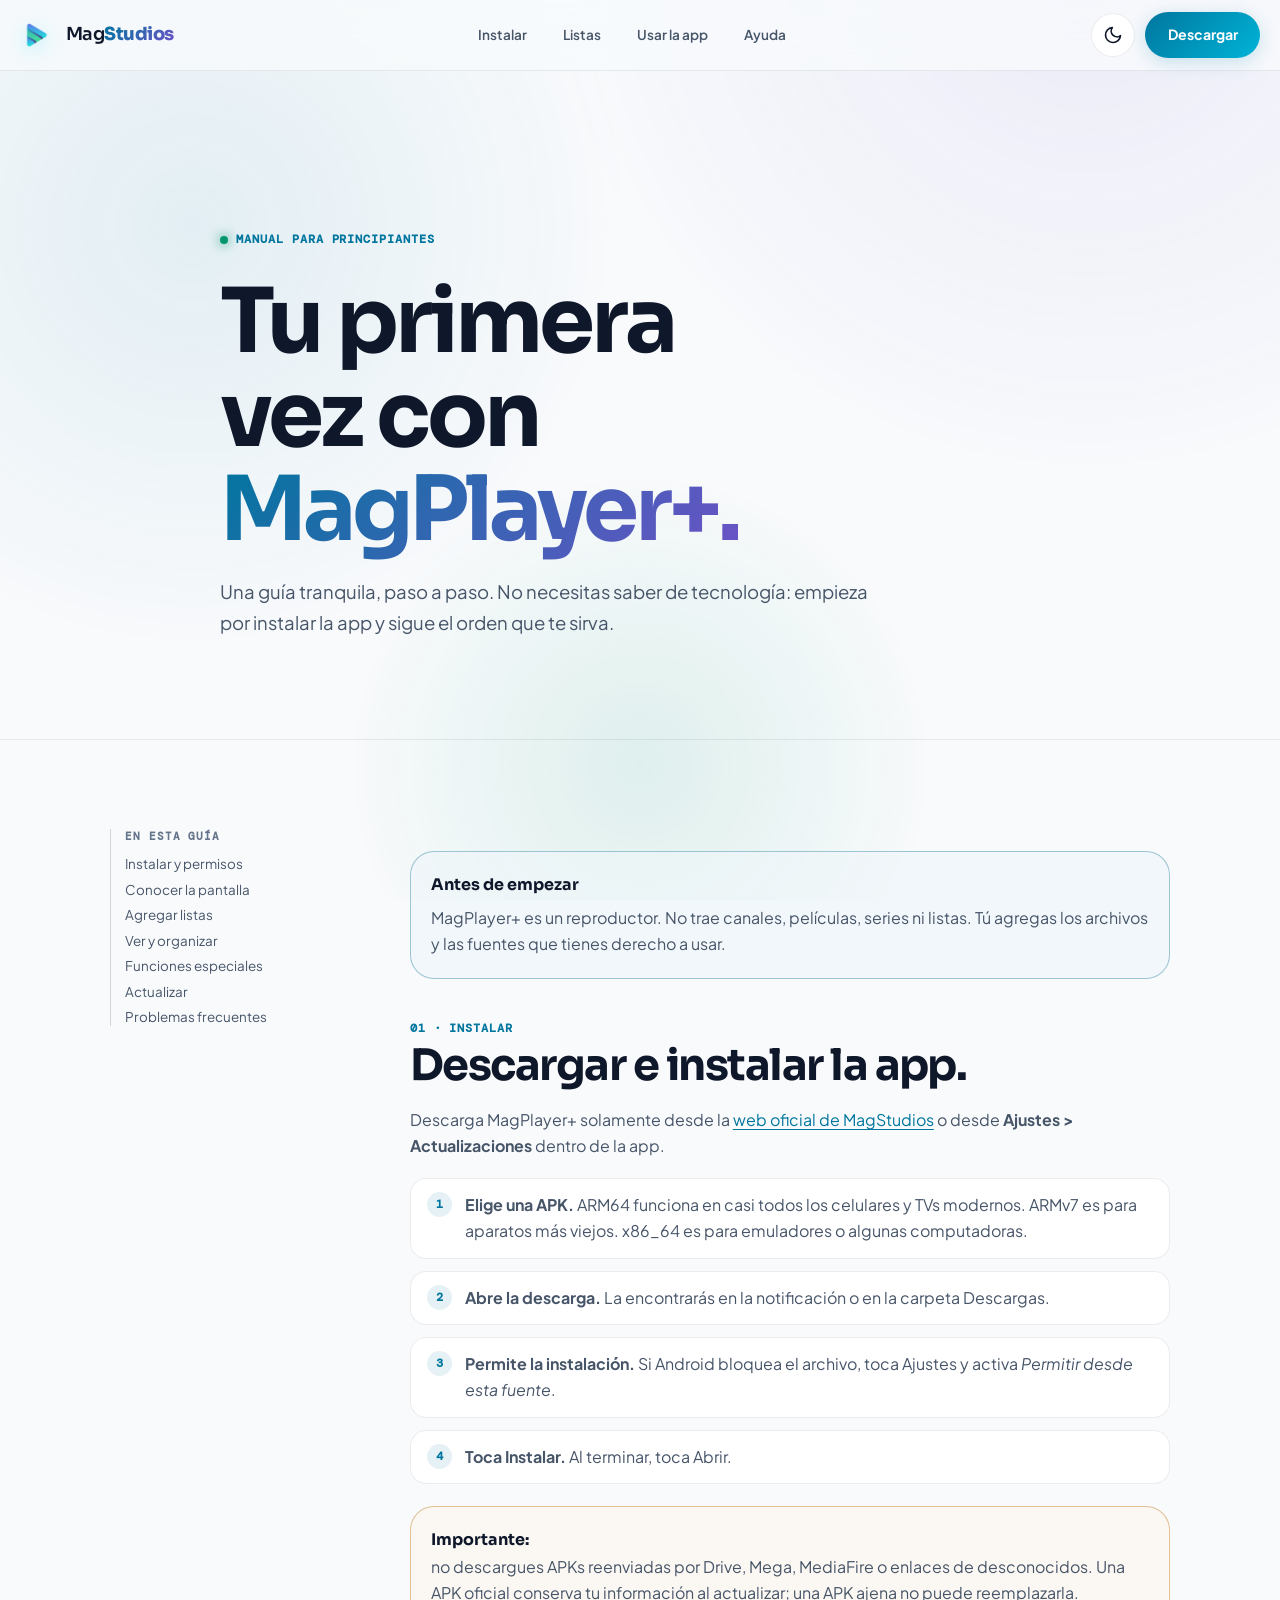
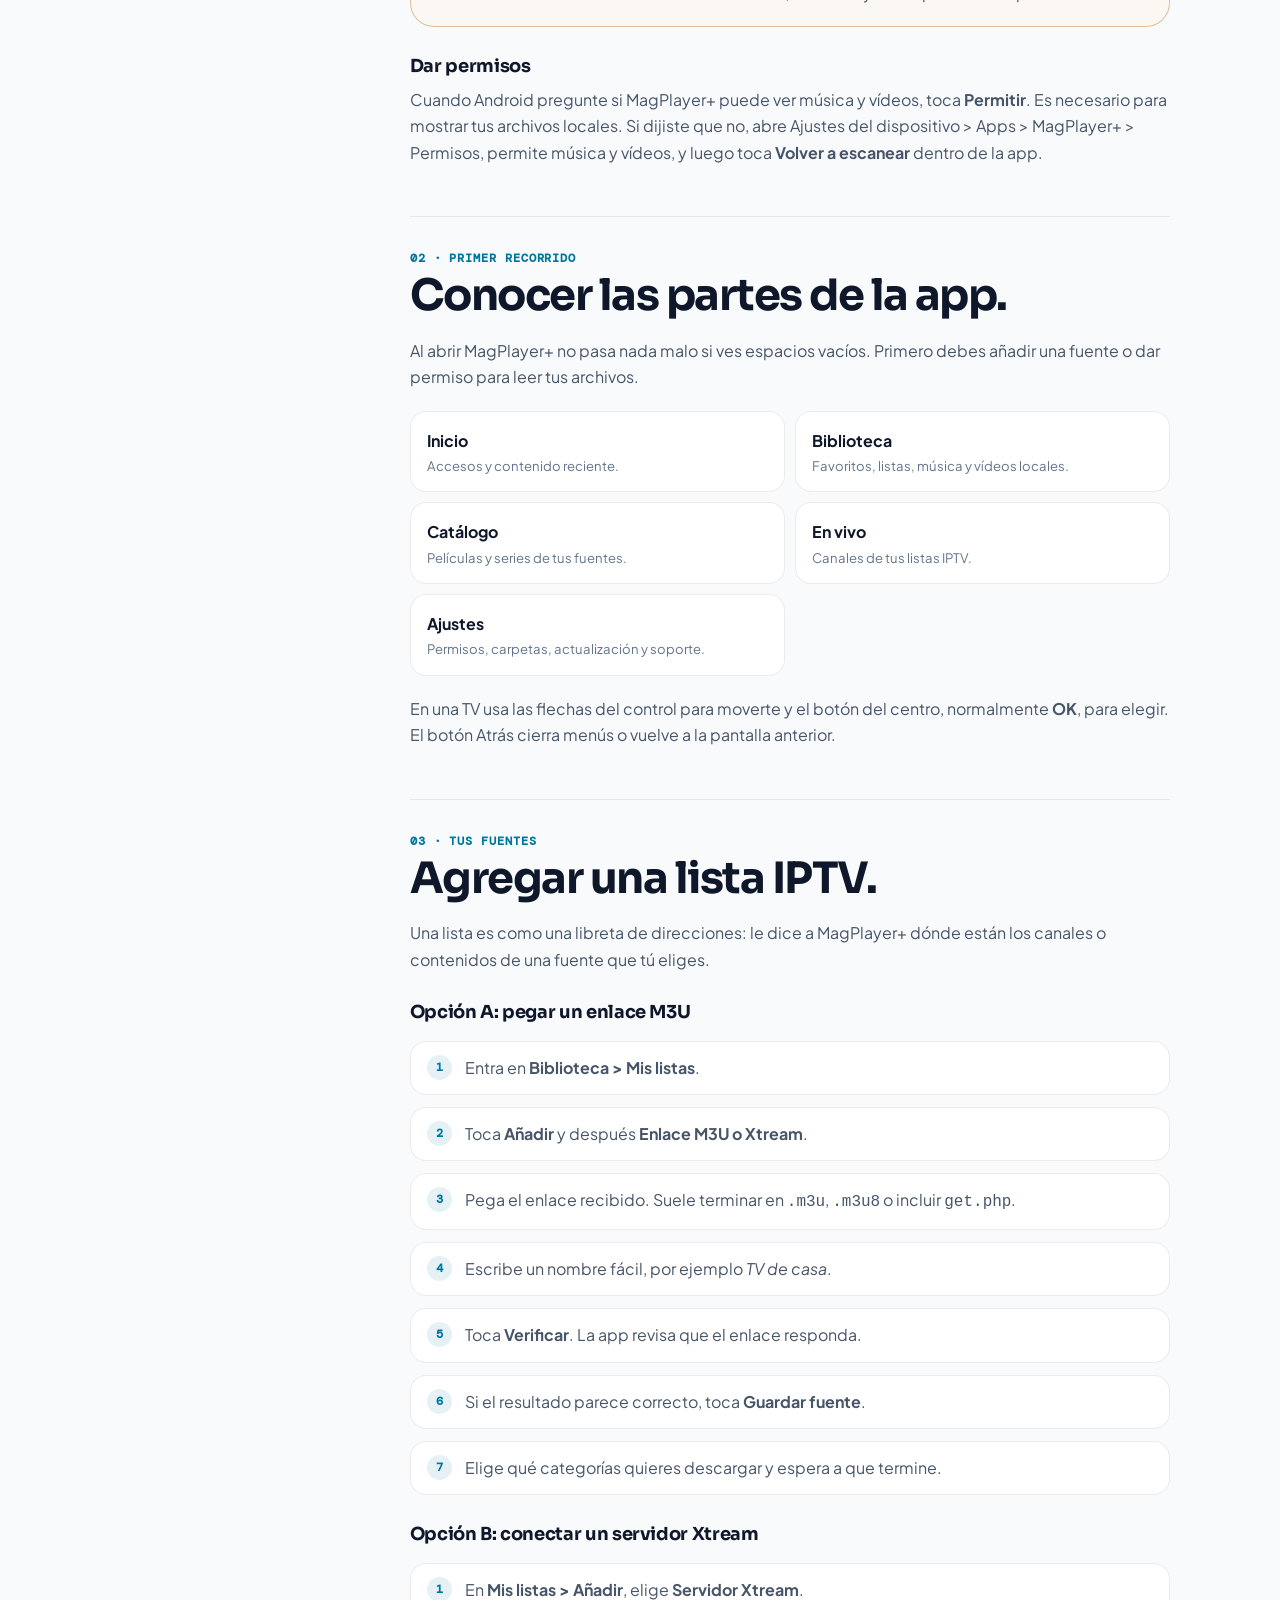
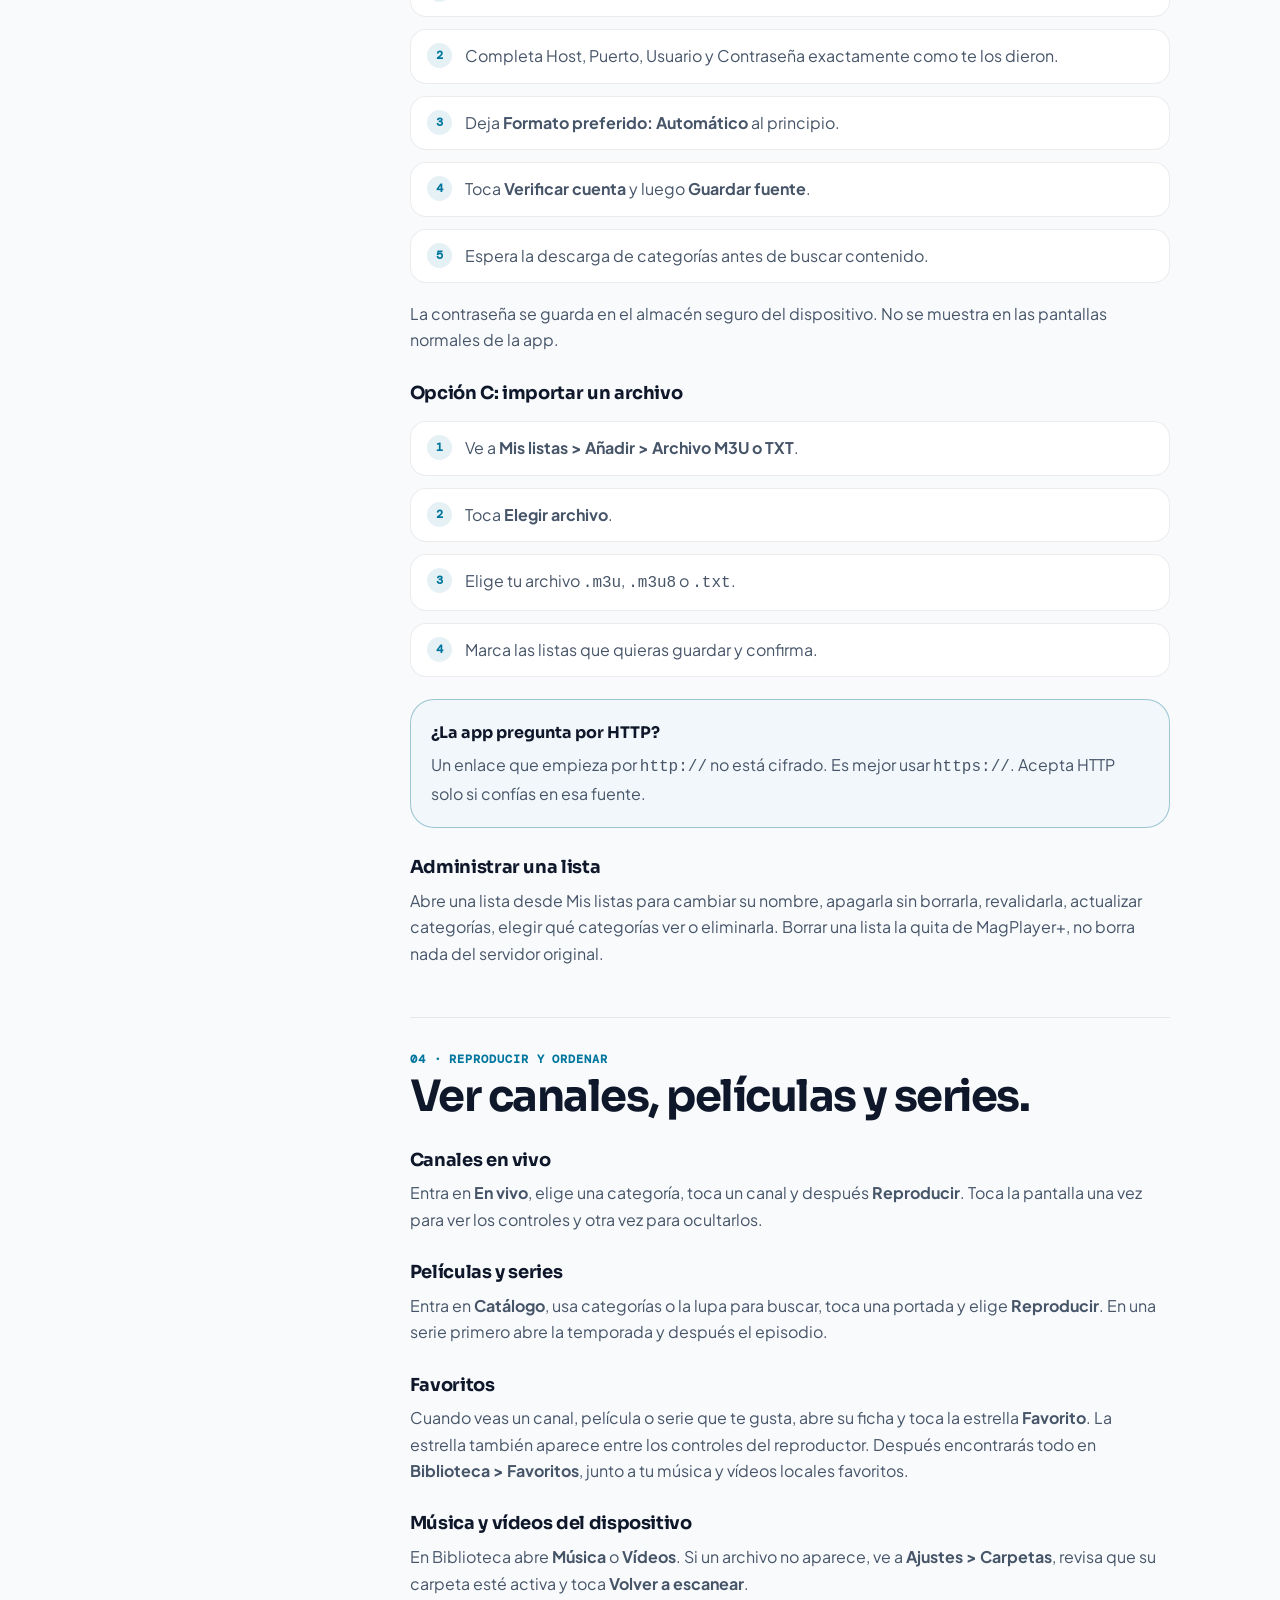
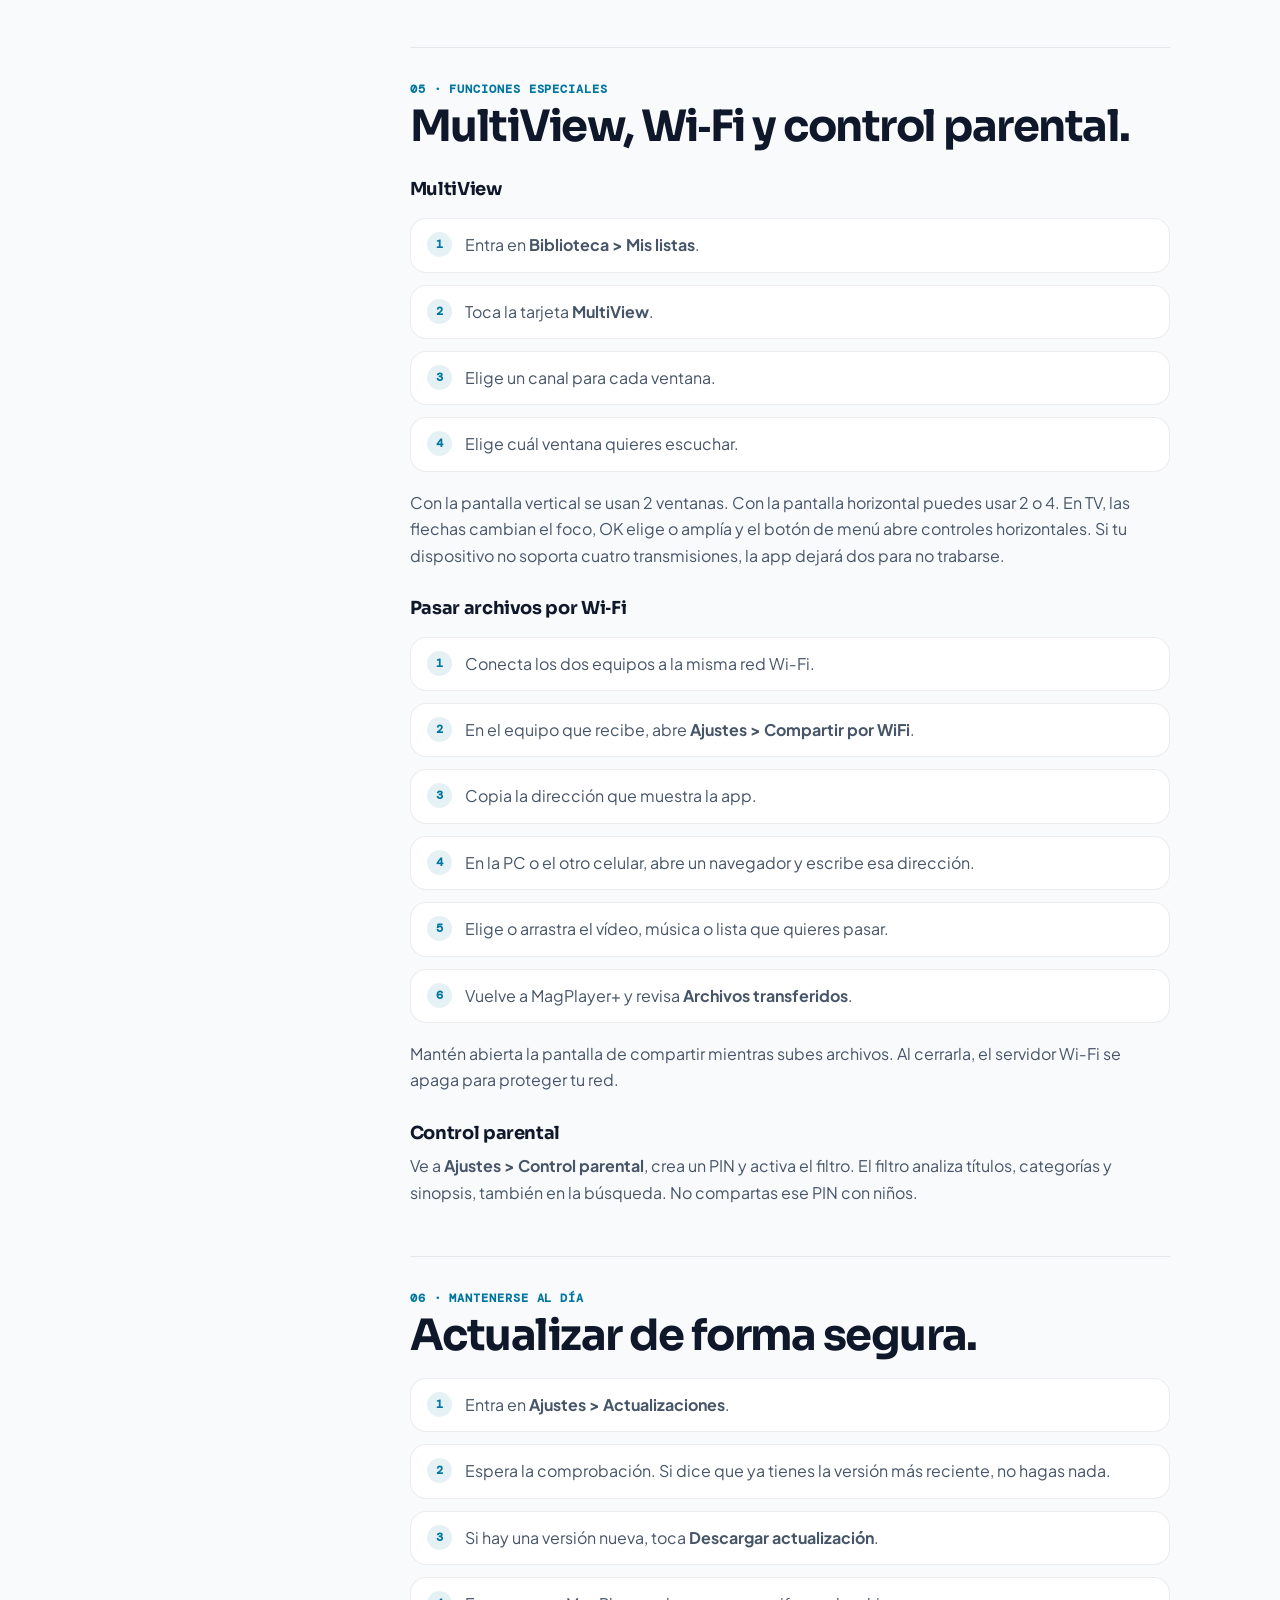
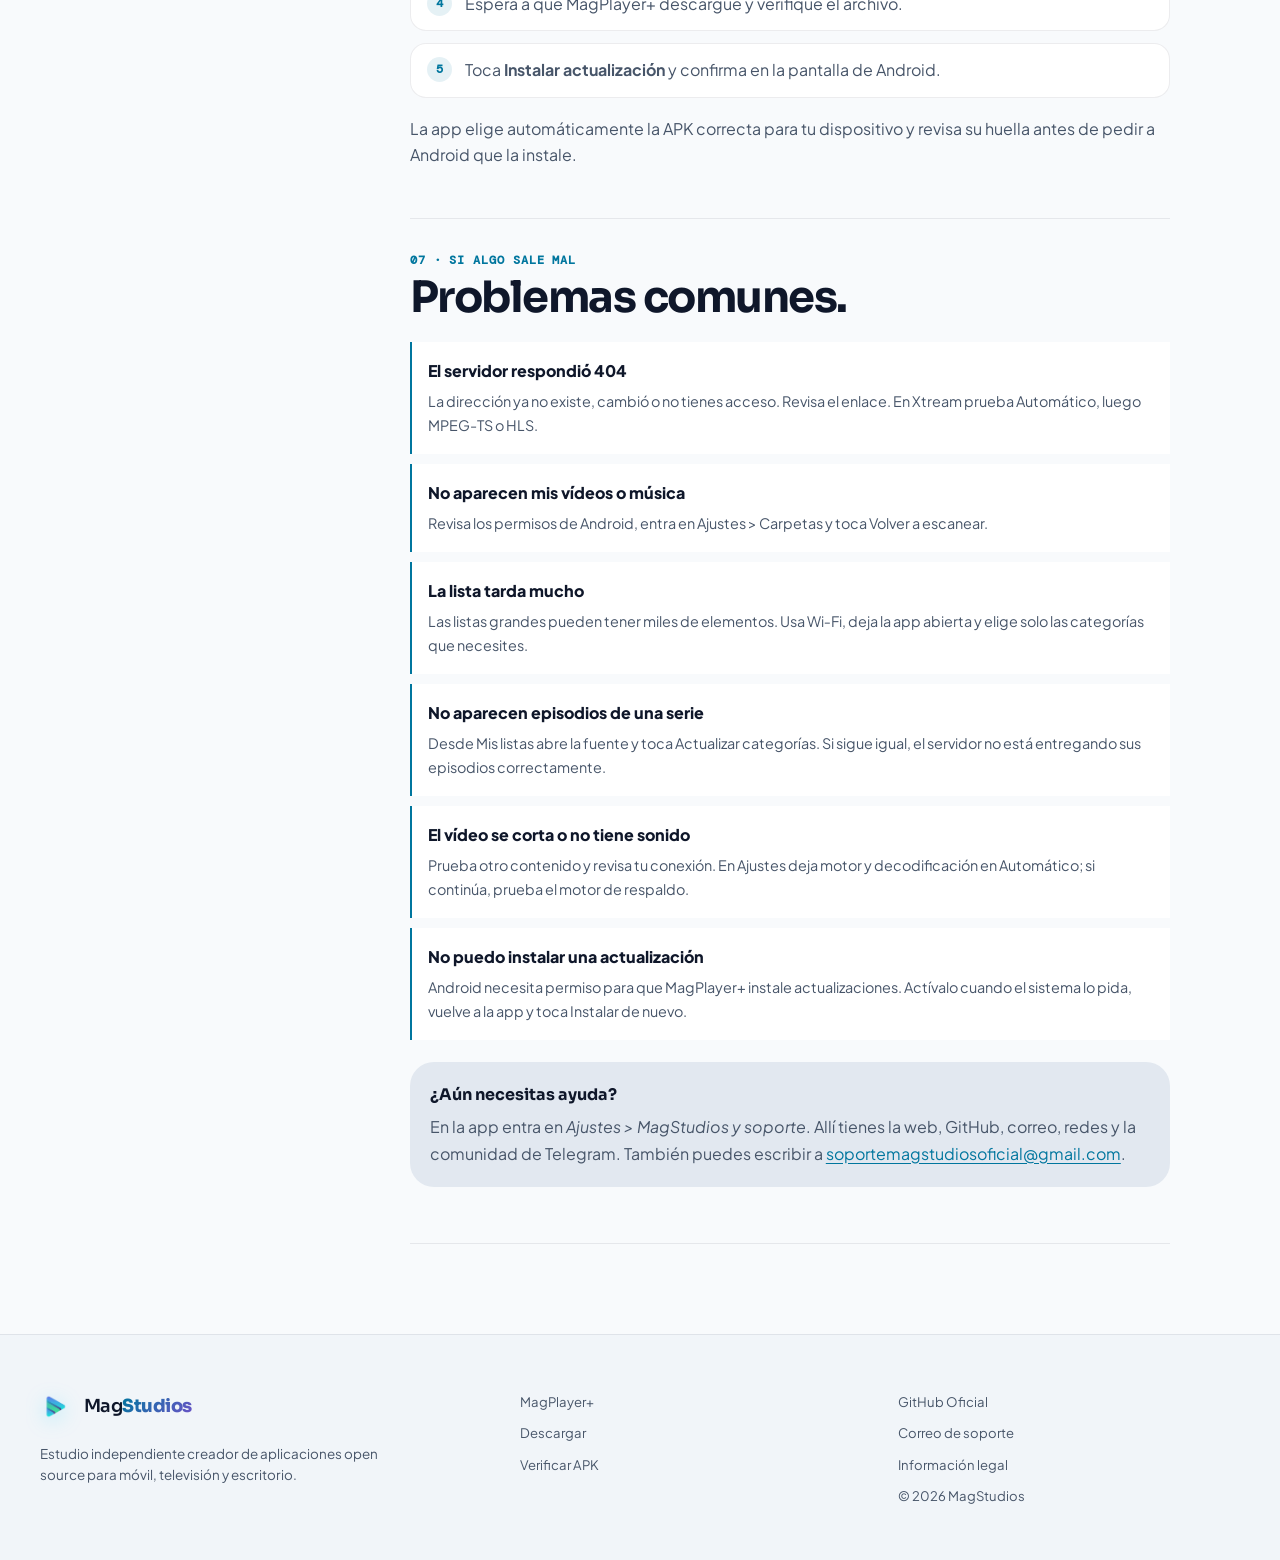
==== commit 82a9b8c2: "fix(web): unify controls and app previews" ====
--- a/guia.html
+++ b/guia.html
@@ -39,8 +39,8 @@
           <nav aria-label="Navegación móvil"><a href="#instalar">Instalar</a><a href="#listas">Listas</a><a href="#usar">Usar la app</a><a href="#ayuda">Ayuda</a><a href="magplayer.html">MagPlayer+</a></nav>
         </details>
         <button id="theme-toggle" class="theme-toggle" type="button" aria-label="Cambiar tema">
-          <svg class="theme-icon theme-icon-dark" viewBox="0 0 24 24" aria-hidden="true"><path d="M12 3a9 9 0 1 0 9 9c0-.46-.04-.92-.1-1.36A5.5 5.5 0 0 1 12.36 3.1 9.2 9.2 0 0 0 12 3Z"/></svg>
-          <svg class="theme-icon theme-icon-light" viewBox="0 0 24 24" aria-hidden="true"><path d="M12 7a5 5 0 1 0 0 10 5 5 0 0-10Zm0-5 1.8 2.6L17 3.5l-.3 3.2 3.2-.3-1.1 3 2.6 1.8-2.6 1.8 1.1 3-3.2-.3.3 3.2-3.2-1.1L12 22l-1.8-2.6-3.2 1.1.3-3.2-3.2.3 1.1-3L2.6 12l2.6-1.8-1.1-3 3.2.3L7 4.3l3.2 1.1L12 2Z"/></svg>
+          <svg class="theme-icon theme-icon-sun" viewBox="0 0 24 24" aria-hidden="true"><circle cx="12" cy="12" r="4"/><path d="M12 2v2M12 20v2M4.93 4.93l1.41 1.41M17.66 17.66l1.41 1.41M2 12h2M20 12h2M4.93 19.07l1.41-1.41M17.66 6.34l1.41-1.41"/></svg>
+          <svg class="theme-icon theme-icon-moon" viewBox="0 0 24 24" aria-hidden="true"><path d="M21 12.79A9 9 0 1 1 11.21 3 7 7 0 0 0 21 12.79Z"/></svg>
         </button>
         <a class="button button-primary top-download" href="index.html#descargar">Descargar</a>
       </div>
@@ -53,7 +53,6 @@
         <p class="eyebrow"><span class="pulse"></span> Manual para principiantes</p>
         <h1>Tu primera vez con<br /><em>MagPlayer+.</em></h1>
         <p>Una guía tranquila, paso a paso. No necesitas saber de tecnología: empieza por instalar la app y sigue el orden que te sirva.</p>
-        <div class="guide-hero-actions"><a class="button button-primary" href="#instalar">Empezar la guía</a><a class="button button-quiet" href="magplayer.html">Ver MagPlayer+</a></div>
       </div>
     </section>
 
@@ -201,7 +200,7 @@
             <div><dt>El vídeo se corta o no tiene sonido</dt><dd>Prueba otro contenido y revisa tu conexión. En Ajustes deja motor y decodificación en Automático; si continúa, prueba el motor de respaldo.</dd></div>
             <div><dt>No puedo instalar una actualización</dt><dd>Android necesita permiso para que MagPlayer+ instale actualizaciones. Actívalo cuando el sistema lo pida, vuelve a la app y toca Instalar de nuevo.</dd></div>
           </dl>
-          <div class="guide-contact"><strong>¿Aún necesitas ayuda?</strong><p>En la app entra en <em>Ajustes &gt; MagStudios y soporte</em>. Allí tienes la web, GitHub, correo, redes y la comunidad de Telegram.</p><a class="button button-primary" href="mailto:soportemagstudiosoficial@gmail.com">Escribir a soporte</a></div>
+          <div class="guide-contact"><strong>¿Aún necesitas ayuda?</strong><p>En la app entra en <em>Ajustes &gt; MagStudios y soporte</em>. Allí tienes la web, GitHub, correo, redes y la comunidad de Telegram. También puedes escribir a <a href="mailto:soportemagstudiosoficial@gmail.com">soportemagstudiosoficial@gmail.com</a>.</p></div>
         </section>
       </article>
     </section>
--- a/css/styles.css
+++ b/css/styles.css
@@ -302,8 +302,10 @@
   transform: scale(0.92);
 }
 
-.theme-icon { width: 19px; height: 19px; fill: currentColor; }
-[data-theme="dark"] .theme-icon-dark, [data-theme="light"] .theme-icon-light { display: none; }
+/* El mismo par de iconos claros en todo el sitio: sol para pasar a claro y
+   luna para pasar a oscuro. */
+.theme-icon { width: 20px; height: 20px; fill: none; stroke: currentColor; stroke-width: 2; stroke-linecap: round; stroke-linejoin: round; }
+[data-theme="dark"] .theme-icon-moon, [data-theme="light"] .theme-icon-sun { display: none; }
 
 /* ── Buttons (M3 Tactile Physics) ── */
 .button {
@@ -595,79 +597,57 @@
 
 .product-visual {
   position: relative;
-  max-width: 310px;
+  max-width: 292px;
   width: 100%;
-  margin: 0 auto;
+  margin: 16px auto;
   padding: 10px;
-  border: 2px solid var(--line-strong);
-  border-radius: 36px;
-  background: var(--surface-high);
-  box-shadow: 0 20px 48px -10px rgba(0, 0, 0, 0.5);
+  overflow: hidden;
+  border: 2px solid color-mix(in srgb, var(--ink) 82%, var(--line));
+  border-radius: 40px;
+  background: linear-gradient(135deg, #303741, #080b0f 42%, #171c24);
+  box-shadow: 0 28px 52px -18px rgba(0, 0, 0, 0.72), inset 0 0 0 1px rgba(255, 255, 255, 0.16);
   transition: transform 300ms var(--ease-spring);
 }
 
 .product-visual:hover {
   transform: translateY(-4px);
-  border-color: var(--primary);
-}
-
-.visual-toolbar {
-  height: 28px;
-  padding-inline: 8px;
-  margin-bottom: 6px;
-  display: flex;
-  align-items: center;
-  gap: 6px;
-}
-
-.visual-toolbar span { width: 8px; height: 8px; border-radius: 50%; background: var(--muted); }
-.visual-toolbar span:nth-child(1) { background: var(--danger); }
-.visual-toolbar span:nth-child(2) { background: var(--warning); }
-.visual-toolbar span:nth-child(3) { background: var(--success); }
-.visual-toolbar b { margin-left: auto; color: var(--soft); font: 700 0.65rem "DM Mono"; letter-spacing: 0.04em; }
+  border-color: color-mix(in srgb, var(--primary) 72%, var(--ink));
+}
+
+.product-visual::before {
+  content: "";
+  position: absolute;
+  z-index: 1;
+  top: 17px;
+  left: 50%;
+  width: 31%;
+  height: 17px;
+  border-radius: 999px;
+  background: #050608;
+  box-shadow: inset 0 -1px 1px rgba(255, 255, 255, 0.08);
+  transform: translateX(-50%);
+}
+
+.product-visual::after {
+  content: "";
+  position: absolute;
+  z-index: 1;
+  bottom: 16px;
+  left: 50%;
+  width: 31%;
+  height: 4px;
+  border-radius: 999px;
+  background: rgba(255, 255, 255, 0.94);
+  transform: translateX(-50%);
+}
 
 .product-visual > img {
   width: 100%;
   height: auto;
   aspect-ratio: 576 / 1280;
   object-fit: cover;
-  border-radius: 26px;
-  border: 1px solid var(--line);
-}
-
-.visual-float {
-  position: absolute;
-  right: -24px;
-  bottom: 28px;
-  width: 155px;
-  padding: 6px;
-  border: 1px solid var(--line-strong);
-  border-radius: 20px;
-  background: color-mix(in srgb, var(--surface-card) 94%, transparent);
-  -webkit-backdrop-filter: blur(16px);
-  backdrop-filter: blur(16px);
-  box-shadow: var(--shadow);
-  transition: transform 240ms var(--ease-spatial);
-}
-
-.visual-float:hover {
-  transform: translateY(-4px);
-}
-
-.visual-float img {
-  width: 100%;
-  height: auto;
-  aspect-ratio: 576 / 1280;
-  object-fit: cover;
-  border-radius: 14px;
-}
-
-.visual-float span {
   display: block;
-  padding: 6px 4px 2px;
-  color: var(--primary);
-  font: 700 0.65rem "DM Mono";
-  text-align: center;
+  border-radius: 31px;
 }
 
 .product-copy { padding-top: 4px; }
@@ -935,8 +915,6 @@
   font-size: 0.86rem;
 }
 
-.detail-intro .secondary-actions-grid { grid-template-columns: repeat(3, 1fr); }
-
 @media (max-width: 680px) {
   .apk-download-grid {
     grid-template-columns: 1fr;
@@ -1205,7 +1183,6 @@
 .guide-hero h1 { max-width: 760px; margin: 12px 0 20px; font-size: clamp(2.8rem, 7vw, 5.6rem); }
 .guide-hero h1 em { color: var(--primary); font-style: normal; }
 .guide-hero p:not(.eyebrow) { max-width: 650px; color: var(--soft); font-size: clamp(1rem, 2vw, 1.16rem); }
-.guide-hero-actions { display: flex; flex-wrap: wrap; gap: 10px; margin-top: 28px; }
 .guide-page { display: grid; grid-template-columns: 210px minmax(0, 760px); justify-content: center; gap: clamp(36px, 7vw, 90px); padding-block: clamp(42px, 7vw, 92px); }
 .guide-toc { position: sticky; top: 92px; align-self: start; display: grid; gap: 8px; padding-left: 14px; border-left: 1px solid var(--line-strong); }
 .guide-toc p { margin: 0 0 4px; color: var(--muted); font: 700 0.69rem "DM Mono"; letter-spacing: .08em; text-transform: uppercase; }
@@ -1236,7 +1213,6 @@
 .guide-faq dt { color: var(--ink); font-weight: 800; }
 .guide-faq dd { margin: 6px 0 0; color: var(--soft); font-size: .9rem; }
 .guide-contact { background: var(--surface-high); }
-.guide-contact .button { margin-top: 16px; }
 
 @media (max-width: 800px) {
   .guide-page { display: block; padding-top: 34px; }
@@ -1469,16 +1445,15 @@
   .studio-logo { width: 30px; height: 30px; }
   .theme-toggle, .mobile-menu summary { width: 42px; height: 42px; }
   h1 { font-size: clamp(2.3rem, 11vw, 2.75rem); }
-  .visual-float { width: 68%; bottom: -30px; }
   .product-title-row { align-items: flex-start; }
   .app-icon { width: 52px; height: 52px; }
   .retired-card { grid-template-columns: 1fr; }
   .future-card { min-height: 360px; padding: 22px; }
   .future-symbol { width: 64px; height: 64px; }
   .future-symbol svg { width: 32px; height: 32px; }
+  .mobile-gallery { grid-template-columns: repeat(2, minmax(0, 1fr)); gap: 18px 10px; }
   .footer-grid { grid-template-columns: 1fr; }
   .capability-grid article { min-height: auto; padding: 22px; }
-  .mobile-gallery { grid-template-columns: repeat(2, minmax(0, 1fr)); gap: 18px 10px; }
   .support-copy, .support-panel { padding: 24px; }
   .support-once { grid-template-columns: 1fr; }
   .support-contact-actions { grid-template-columns: 1fr; }
